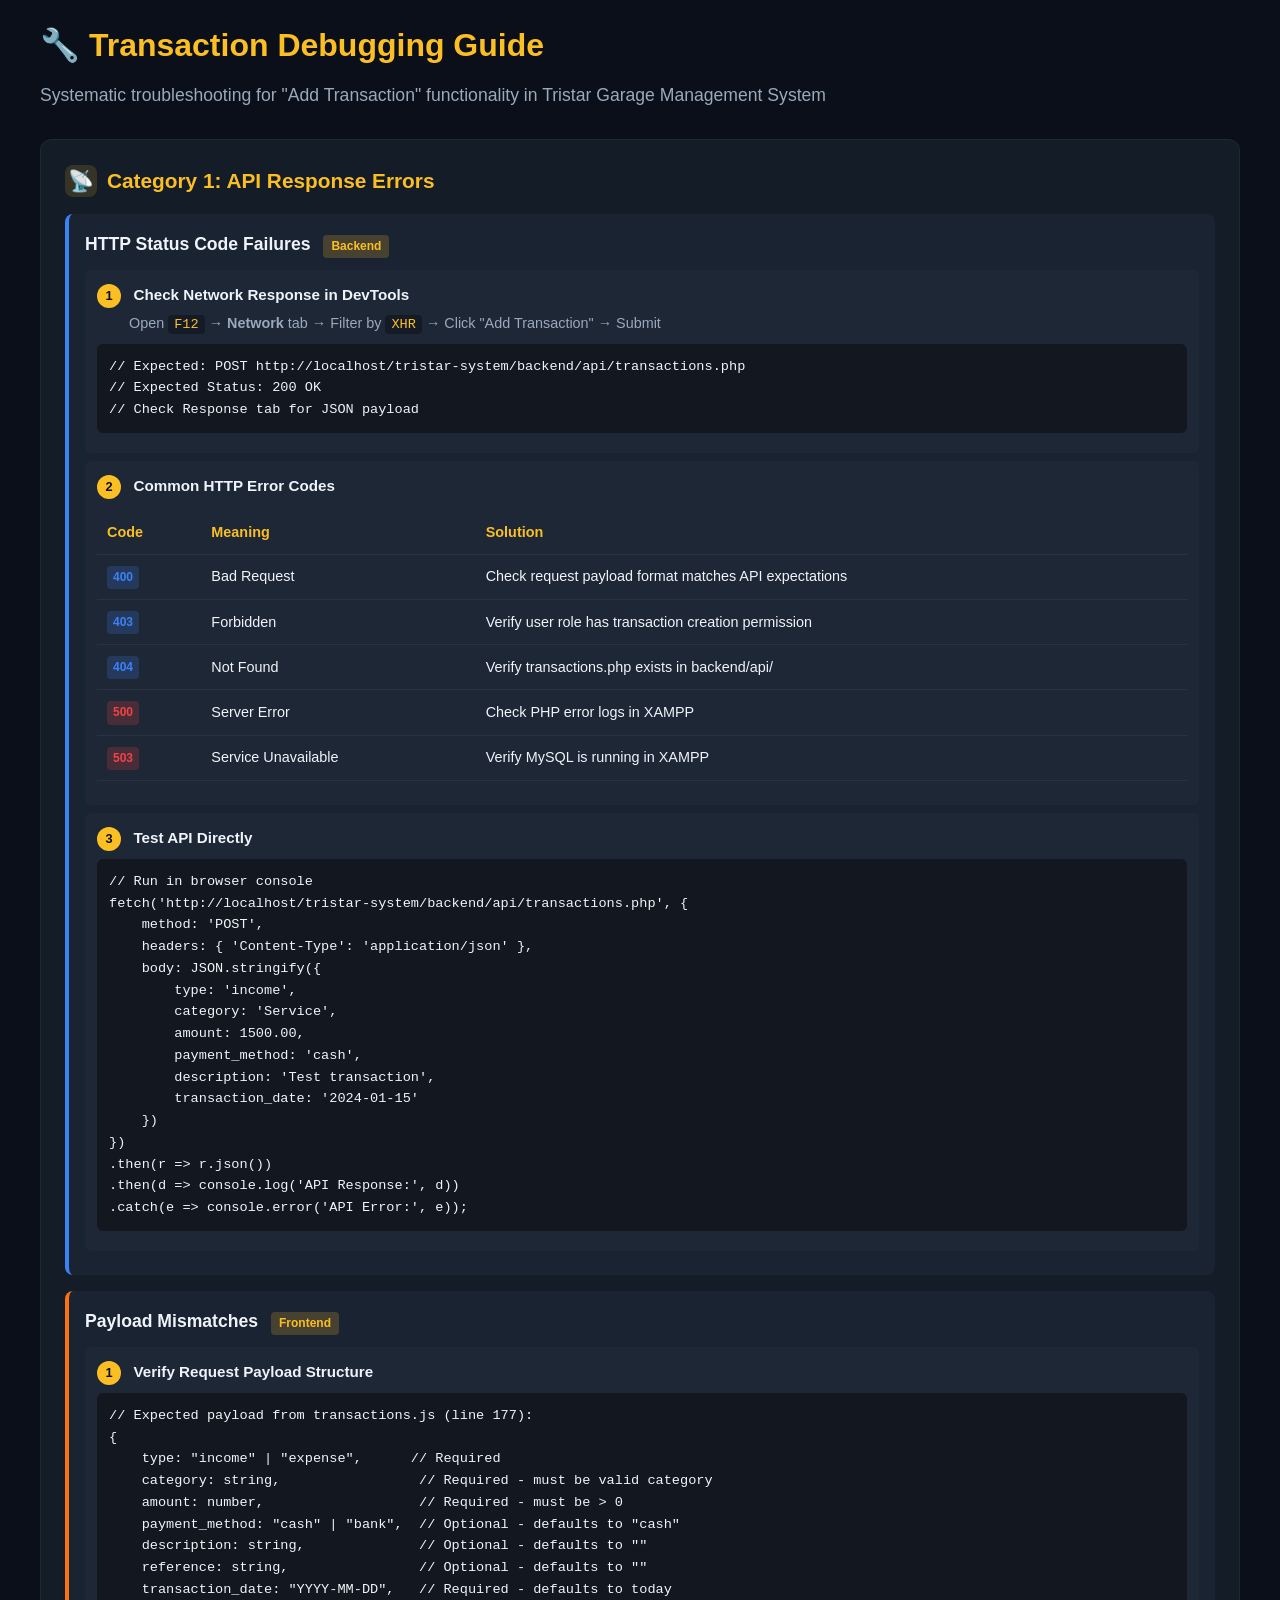
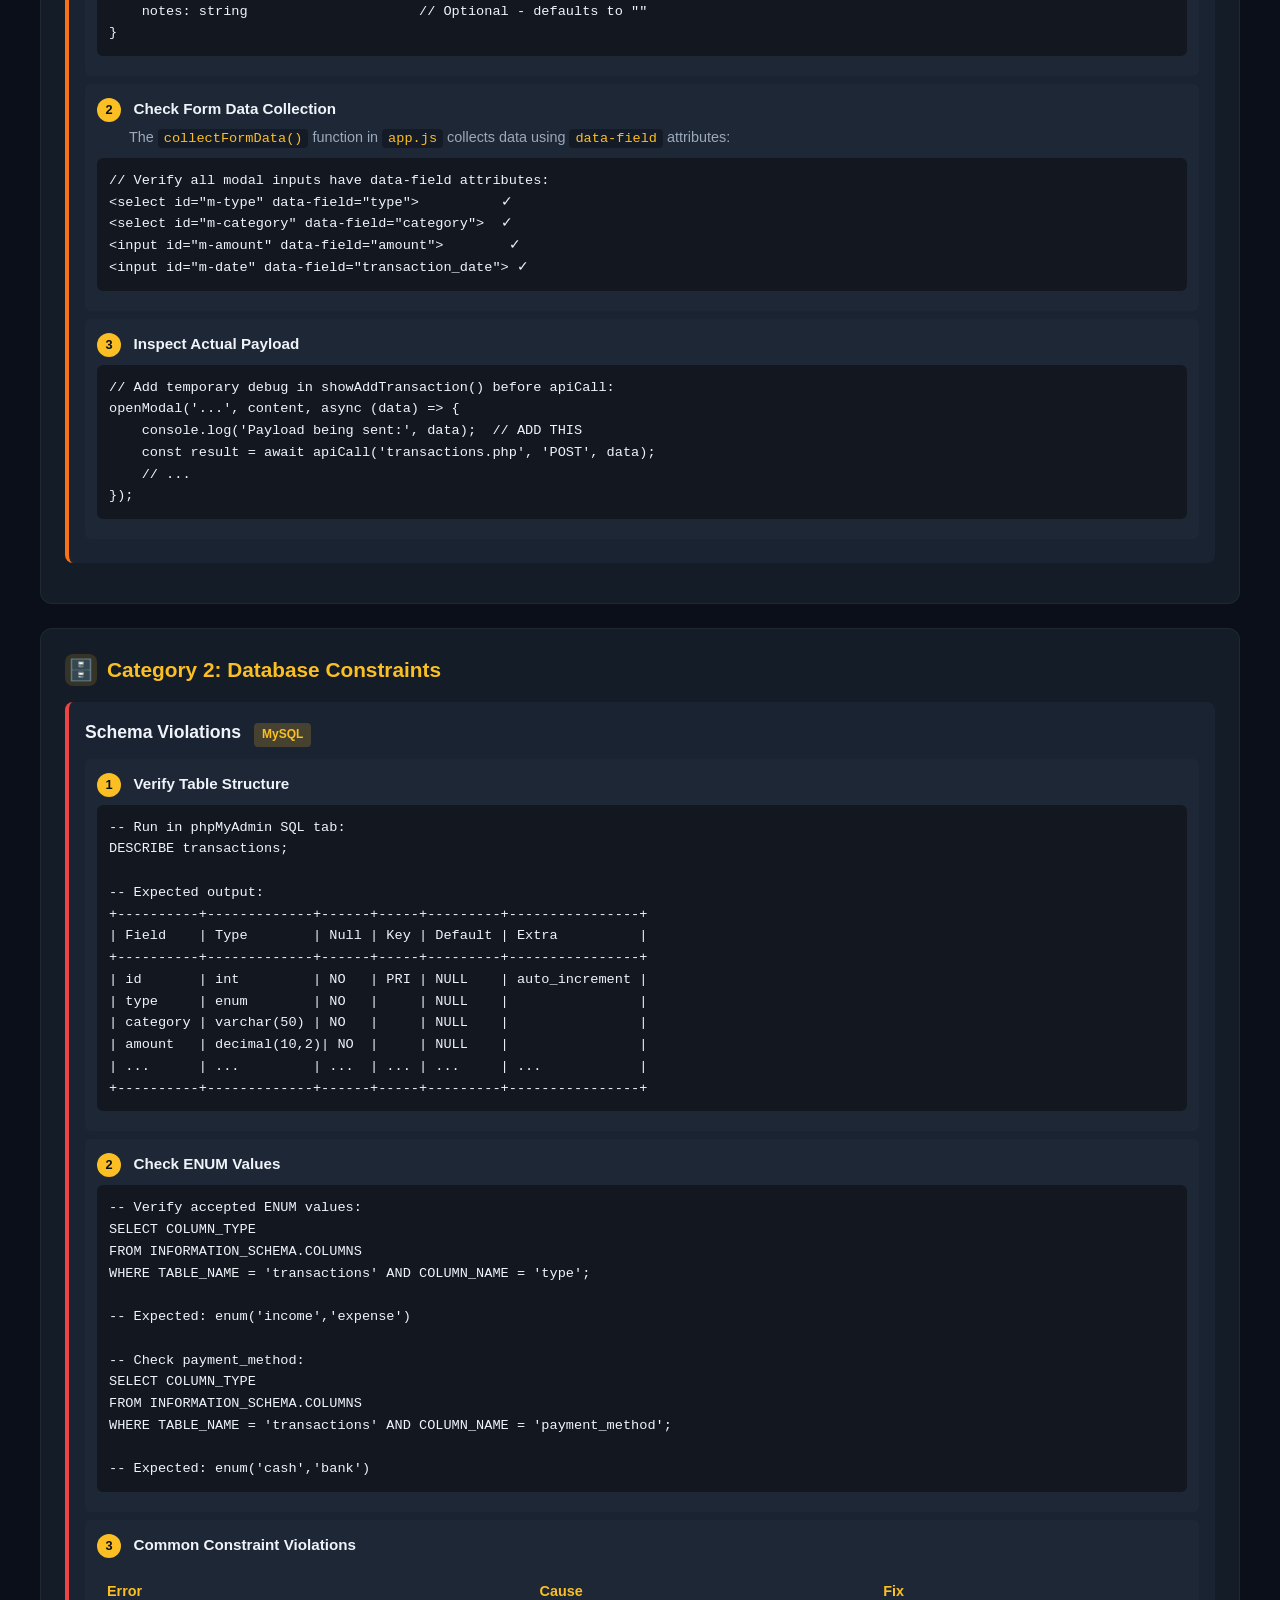
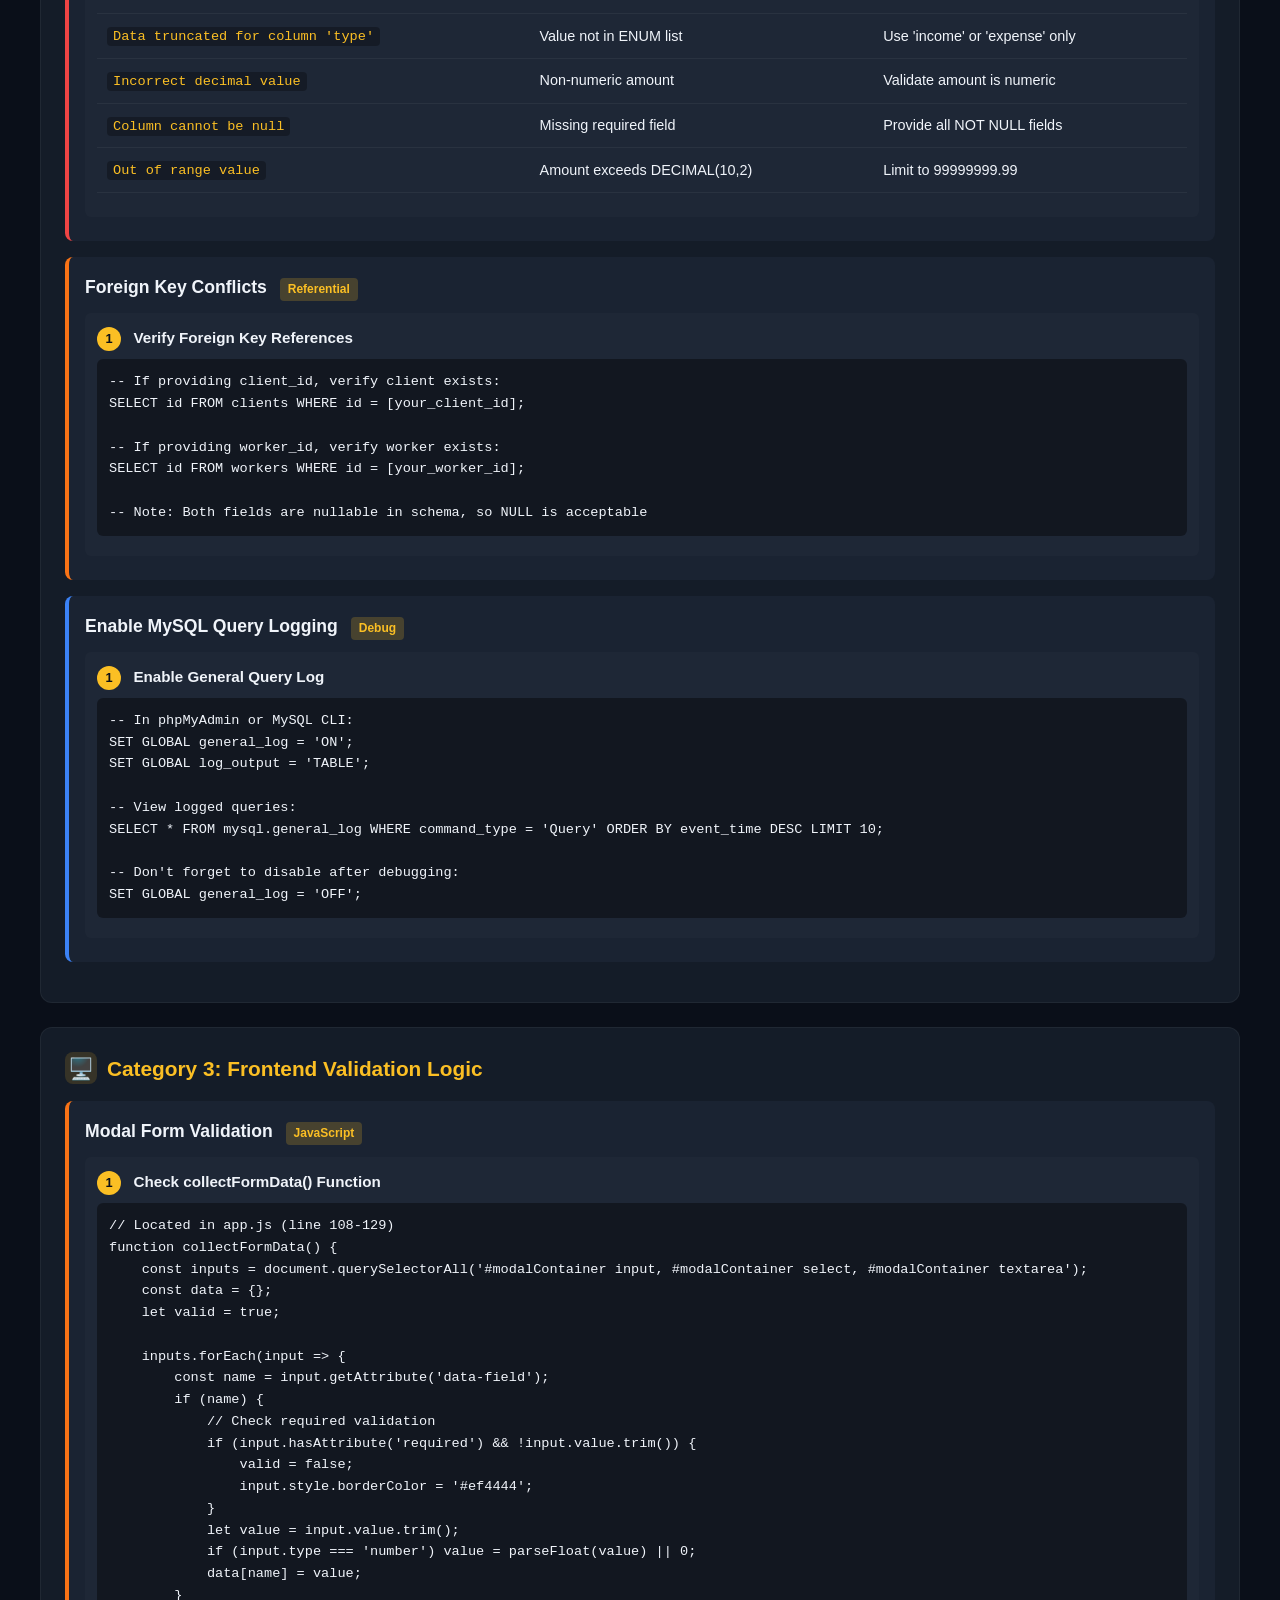
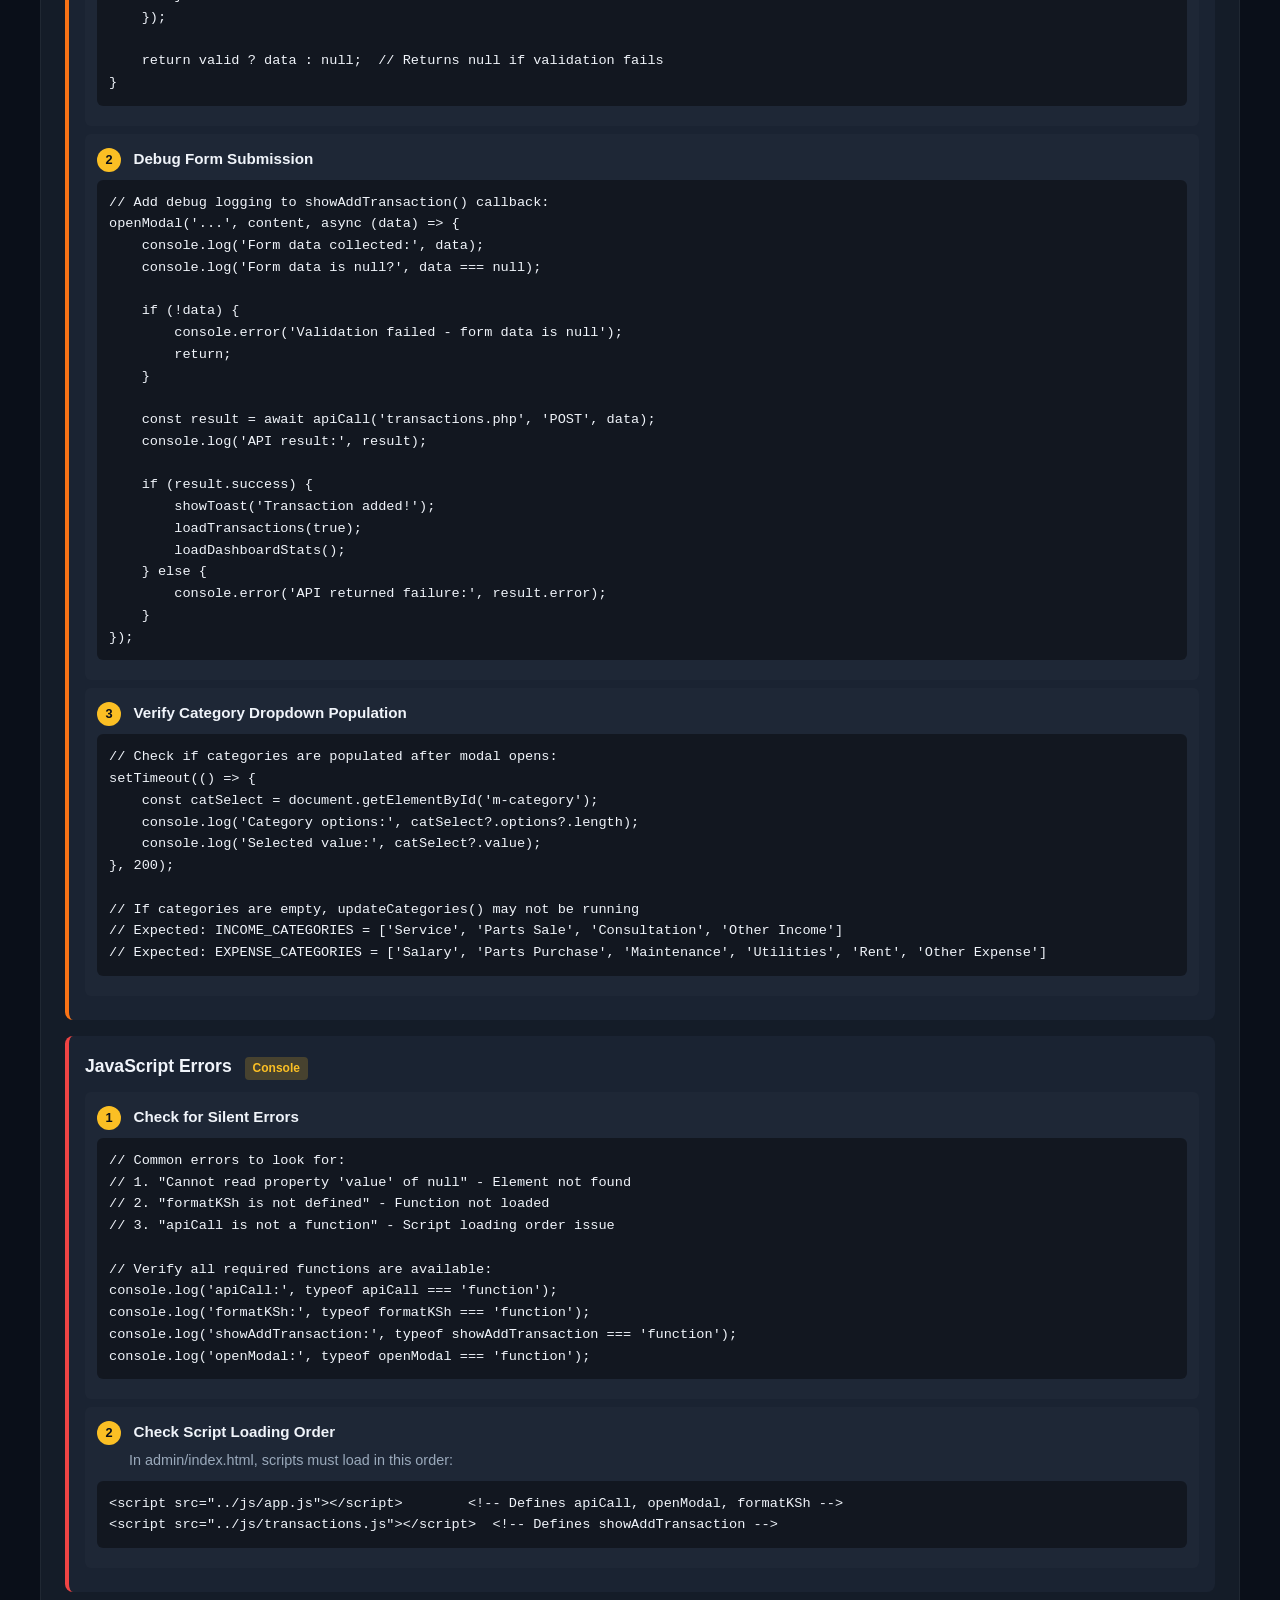
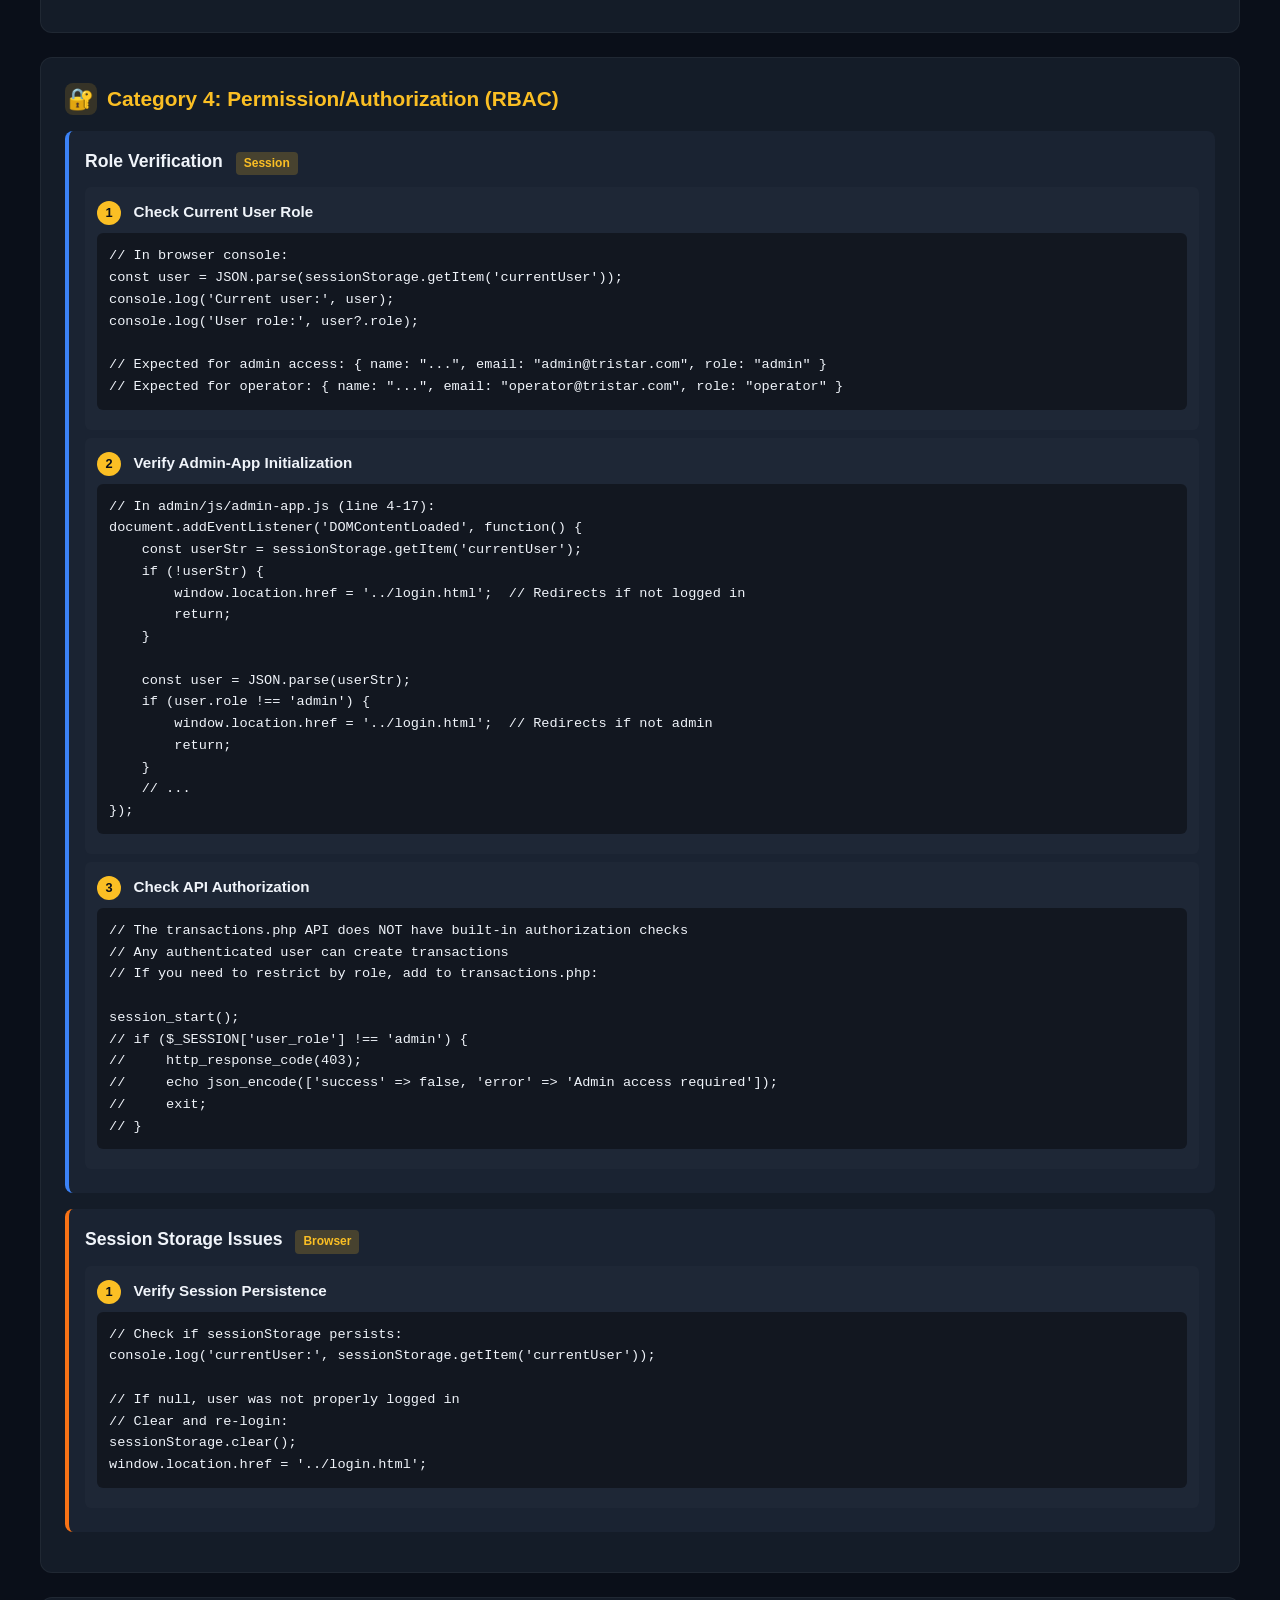
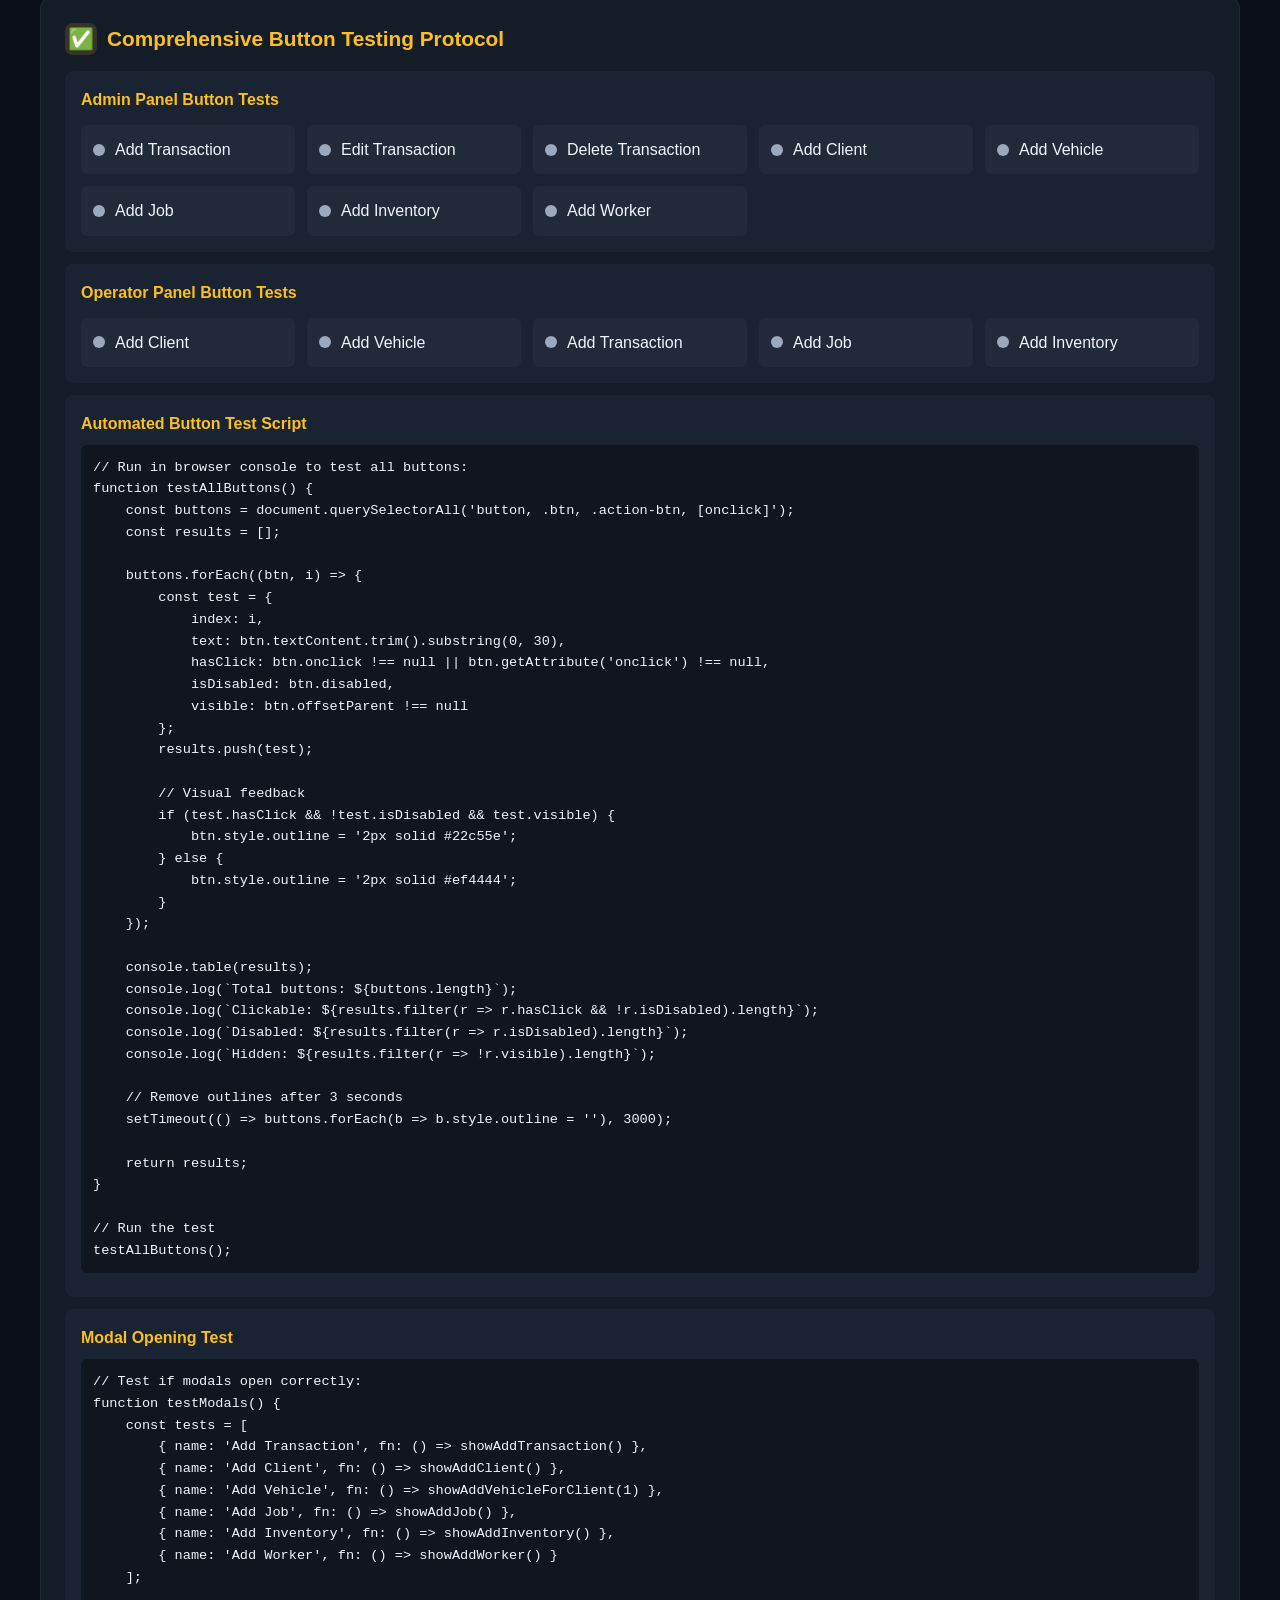
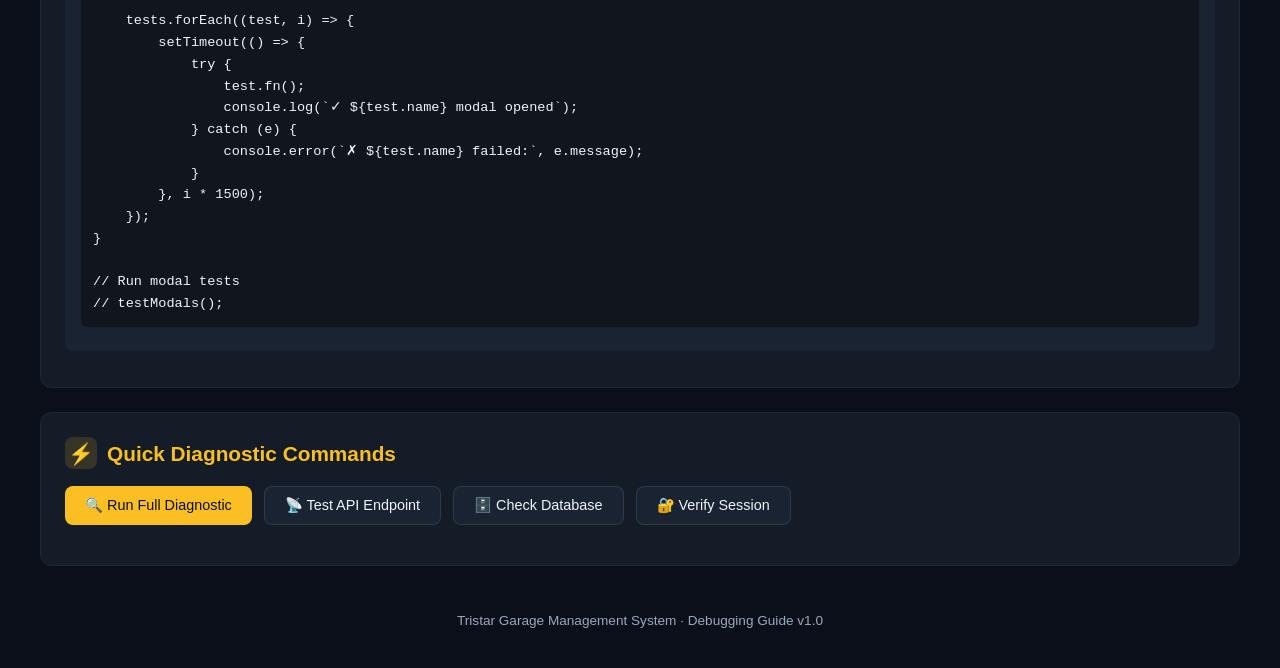
==== frontend/debug/transaction-debug-guide.html @ cf1d37fd "initila commit" ====
<!DOCTYPE html>
<html lang="en">
<head>
    <meta charset="UTF-8">
    <meta name="viewport" content="width=device-width, initial-scale=1.0">
    <title>Transaction Debugging Guide - Tristar Garage</title>
    <style>
        :root {
            --bg-primary: #0a0f19;
            --bg-secondary: #141c28;
            --bg-tertiary: #1a2332;
            --text-primary: #f0f4fa;
            --text-secondary: #9aa9bb;
            --accent: #fbbf24;
            --success: #22c55e;
            --danger: #ef4444;
            --warning: #f97316;
            --info: #3b82f6;
        }

        * {
            margin: 0;
            padding: 0;
            box-sizing: border-box;
        }

        body {
            font-family: -apple-system, BlinkMacSystemFont, 'Segoe UI', Roboto, sans-serif;
            background: var(--bg-primary);
            color: var(--text-primary);
            line-height: 1.6;
            padding: 20px;
        }

        .container {
            max-width: 1200px;
            margin: 0 auto;
        }

        h1 {
            color: var(--accent);
            margin-bottom: 10px;
            font-size: 2rem;
        }

        .subtitle {
            color: var(--text-secondary);
            margin-bottom: 30px;
            font-size: 1.1rem;
        }

        .section {
            background: var(--bg-secondary);
            border-radius: 12px;
            padding: 24px;
            margin-bottom: 24px;
            border: 1px solid rgba(255, 255, 255, 0.05);
        }

        .section h2 {
            color: var(--accent);
            margin-bottom: 16px;
            font-size: 1.3rem;
            display: flex;
            align-items: center;
            gap: 10px;
        }

        .section h2 .icon {
            width: 32px;
            height: 32px;
            background: rgba(251, 191, 36, 0.15);
            border-radius: 8px;
            display: flex;
            align-items: center;
            justify-content: center;
        }

        .category {
            background: var(--bg-tertiary);
            border-radius: 8px;
            padding: 16px;
            margin-bottom: 16px;
            border-left: 4px solid var(--info);
        }

        .category.warning { border-left-color: var(--warning); }
        .category.danger { border-left-color: var(--danger); }
        .category.success { border-left-color: var(--success); }

        .category h3 {
            color: var(--text-primary);
            margin-bottom: 12px;
            font-size: 1.1rem;
        }

        .category h3 .badge {
            display: inline-block;
            padding: 2px 8px;
            border-radius: 4px;
            font-size: 0.75rem;
            margin-left: 8px;
            background: rgba(251, 191, 36, 0.2);
            color: var(--accent);
        }

        .step {
            background: rgba(255, 255, 255, 0.02);
            border-radius: 6px;
            padding: 12px;
            margin-bottom: 8px;
        }

        .step-number {
            display: inline-block;
            width: 24px;
            height: 24px;
            background: var(--accent);
            color: var(--bg-primary);
            border-radius: 50%;
            text-align: center;
            line-height: 24px;
            font-weight: bold;
            font-size: 0.8rem;
            margin-right: 8px;
        }

        .step h4 {
            display: inline;
            color: var(--text-primary);
            font-size: 0.95rem;
        }

        .step p {
            color: var(--text-secondary);
            font-size: 0.9rem;
            margin-top: 4px;
            padding-left: 32px;
        }

        code {
            background: rgba(0, 0, 0, 0.3);
            padding: 2px 6px;
            border-radius: 4px;
            font-family: 'Monaco', 'Consolas', monospace;
            font-size: 0.85rem;
            color: var(--accent);
        }

        pre {
            background: rgba(0, 0, 0, 0.4);
            padding: 12px;
            border-radius: 6px;
            overflow-x: auto;
            margin: 8px 0;
            font-size: 0.85rem;
        }

        pre code {
            background: none;
            padding: 0;
            color: var(--text-primary);
        }

        .checklist {
            list-style: none;
            padding: 0;
        }

        .checklist li {
            padding: 8px 0;
            border-bottom: 1px solid rgba(255, 255, 255, 0.05);
            display: flex;
            align-items: center;
            gap: 10px;
        }

        .checklist li:last-child {
            border-bottom: none;
        }

        .checklist input[type="checkbox"] {
            width: 18px;
            height: 18px;
            accent-color: var(--accent);
        }

        .test-protocol {
            background: var(--bg-tertiary);
            border-radius: 8px;
            padding: 16px;
            margin-bottom: 12px;
        }

        .test-protocol h4 {
            color: var(--accent);
            margin-bottom: 8px;
        }

        .button-test {
            display: grid;
            grid-template-columns: repeat(auto-fit, minmax(200px, 1fr));
            gap: 12px;
            margin-top: 12px;
        }

        .button-item {
            background: rgba(255, 255, 255, 0.03);
            padding: 12px;
            border-radius: 6px;
            display: flex;
            align-items: center;
            gap: 10px;
        }

        .button-item .status {
            width: 12px;
            height: 12px;
            border-radius: 50%;
            background: var(--text-secondary);
        }

        .button-item .status.pass { background: var(--success); }
        .button-item .status.fail { background: var(--danger); }

        .quick-actions {
            display: flex;
            gap: 12px;
            flex-wrap: wrap;
            margin-top: 16px;
        }

        .btn {
            padding: 10px 20px;
            border-radius: 8px;
            border: none;
            cursor: pointer;
            font-size: 0.9rem;
            font-weight: 500;
            display: inline-flex;
            align-items: center;
            gap: 8px;
            text-decoration: none;
            transition: all 0.2s;
        }

        .btn-primary {
            background: var(--accent);
            color: var(--bg-primary);
        }

        .btn-secondary {
            background: var(--bg-tertiary);
            color: var(--text-primary);
            border: 1px solid rgba(255, 255, 255, 0.1);
        }

        .btn:hover {
            transform: translateY(-2px);
            box-shadow: 0 4px 12px rgba(0, 0, 0, 0.3);
        }

        .error-code {
            display: inline-block;
            padding: 2px 6px;
            border-radius: 4px;
            font-size: 0.75rem;
            font-weight: bold;
        }

        .error-code.client { background: rgba(59, 130, 246, 0.2); color: #3b82f6; }
        .error-code.server { background: rgba(239, 68, 68, 0.2); color: #ef4444; }
        .error-code.auth { background: rgba(249, 115, 22, 0.2); color: #f97316; }

        table {
            width: 100%;
            border-collapse: collapse;
            margin: 12px 0;
            font-size: 0.9rem;
        }

        th, td {
            padding: 10px;
            text-align: left;
            border-bottom: 1px solid rgba(255, 255, 255, 0.05);
        }

        th {
            color: var(--accent);
            font-weight: 600;
        }

        .footer {
            text-align: center;
            padding: 20px;
            color: var(--text-secondary);
            font-size: 0.85rem;
        }
    </style>
</head>
<body>
    <div class="container">
        <h1>🔧 Transaction Debugging Guide</h1>
        <p class="subtitle">Systematic troubleshooting for "Add Transaction" functionality in Tristar Garage Management System</p>

        <!-- Section 1: API Response Errors -->
        <div class="section">
            <h2><span class="icon">📡</span> Category 1: API Response Errors</h2>
            
            <div class="category">
                <h3>HTTP Status Code Failures <span class="badge">Backend</span></h3>
                
                <div class="step">
                    <span class="step-number">1</span>
                    <h4>Check Network Response in DevTools</h4>
                    <p>Open <code>F12</code> → <strong>Network</strong> tab → Filter by <code>XHR</code> → Click "Add Transaction" → Submit</p>
                    <pre><code>// Expected: POST http://localhost/tristar-system/backend/api/transactions.php
// Expected Status: 200 OK
// Check Response tab for JSON payload</code></pre>
                </div>

                <div class="step">
                    <span class="step-number">2</span>
                    <h4>Common HTTP Error Codes</h4>
                    <table>
                        <tr><th>Code</th><th>Meaning</th><th>Solution</th></tr>
                        <tr><td><span class="error-code client">400</span></td><td>Bad Request</td><td>Check request payload format matches API expectations</td></tr>
                        <tr><td><span class="error-code client">403</span></td><td>Forbidden</td><td>Verify user role has transaction creation permission</td></tr>
                        <tr><td><span class="error-code client">404</span></td><td>Not Found</td><td>Verify transactions.php exists in backend/api/</td></tr>
                        <tr><td><span class="error-code server">500</span></td><td>Server Error</td><td>Check PHP error logs in XAMPP</td></tr>
                        <tr><td><span class="error-code server">503</span></td><td>Service Unavailable</td><td>Verify MySQL is running in XAMPP</td></tr>
                    </table>
                </div>

                <div class="step">
                    <span class="step-number">3</span>
                    <h4>Test API Directly</h4>
                    <pre><code>// Run in browser console
fetch('http://localhost/tristar-system/backend/api/transactions.php', {
    method: 'POST',
    headers: { 'Content-Type': 'application/json' },
    body: JSON.stringify({
        type: 'income',
        category: 'Service',
        amount: 1500.00,
        payment_method: 'cash',
        description: 'Test transaction',
        transaction_date: '2024-01-15'
    })
})
.then(r => r.json())
.then(d => console.log('API Response:', d))
.catch(e => console.error('API Error:', e));</code></pre>
                </div>
            </div>

            <div class="category warning">
                <h3>Payload Mismatches <span class="badge">Frontend</span></h3>
                
                <div class="step">
                    <span class="step-number">1</span>
                    <h4>Verify Request Payload Structure</h4>
                    <pre><code>// Expected payload from transactions.js (line 177):
{
    type: "income" | "expense",      // Required
    category: string,                 // Required - must be valid category
    amount: number,                   // Required - must be > 0
    payment_method: "cash" | "bank",  // Optional - defaults to "cash"
    description: string,              // Optional - defaults to ""
    reference: string,                // Optional - defaults to ""
    transaction_date: "YYYY-MM-DD",   // Required - defaults to today
    notes: string                     // Optional - defaults to ""
}</code></pre>
                </div>

                <div class="step">
                    <span class="step-number">2</span>
                    <h4>Check Form Data Collection</h4>
                    <p>The <code>collectFormData()</code> function in <code>app.js</code> collects data using <code>data-field</code> attributes:</p>
                    <pre><code>// Verify all modal inputs have data-field attributes:
&lt;select id="m-type" data-field="type"&gt;          ✓
&lt;select id="m-category" data-field="category"&gt;  ✓
&lt;input id="m-amount" data-field="amount"&gt;        ✓
&lt;input id="m-date" data-field="transaction_date"&gt; ✓</code></pre>
                </div>

                <div class="step">
                    <span class="step-number">3</span>
                    <h4>Inspect Actual Payload</h4>
                    <pre><code>// Add temporary debug in showAddTransaction() before apiCall:
openModal('...', content, async (data) => {
    console.log('Payload being sent:', data);  // ADD THIS
    const result = await apiCall('transactions.php', 'POST', data);
    // ...
});</code></pre>
                </div>
            </div>
        </div>

        <!-- Section 2: Database Constraints -->
        <div class="section">
            <h2><span class="icon">🗄️</span> Category 2: Database Constraints</h2>
            
            <div class="category danger">
                <h3>Schema Violations <span class="badge">MySQL</span></h3>
                
                <div class="step">
                    <span class="step-number">1</span>
                    <h4>Verify Table Structure</h4>
                    <pre><code>-- Run in phpMyAdmin SQL tab:
DESCRIBE transactions;

-- Expected output:
+----------+-------------+------+-----+---------+----------------+
| Field    | Type        | Null | Key | Default | Extra          |
+----------+-------------+------+-----+---------+----------------+
| id       | int         | NO   | PRI | NULL    | auto_increment |
| type     | enum        | NO   |     | NULL    |                |
| category | varchar(50) | NO   |     | NULL    |                |
| amount   | decimal(10,2)| NO  |     | NULL    |                |
| ...      | ...         | ...  | ... | ...     | ...            |
+----------+-------------+------+-----+---------+----------------+</code></pre>
                </div>

                <div class="step">
                    <span class="step-number">2</span>
                    <h4>Check ENUM Values</h4>
                    <pre><code>-- Verify accepted ENUM values:
SELECT COLUMN_TYPE 
FROM INFORMATION_SCHEMA.COLUMNS 
WHERE TABLE_NAME = 'transactions' AND COLUMN_NAME = 'type';

-- Expected: enum('income','expense')

-- Check payment_method:
SELECT COLUMN_TYPE 
FROM INFORMATION_SCHEMA.COLUMNS 
WHERE TABLE_NAME = 'transactions' AND COLUMN_NAME = 'payment_method';

-- Expected: enum('cash','bank')</code></pre>
                </div>

                <div class="step">
                    <span class="step-number">3</span>
                    <h4>Common Constraint Violations</h4>
                    <table>
                        <tr><th>Error</th><th>Cause</th><th>Fix</th></tr>
                        <tr><td><code>Data truncated for column 'type'</code></td><td>Value not in ENUM list</td><td>Use 'income' or 'expense' only</td></tr>
                        <tr><td><code>Incorrect decimal value</code></td><td>Non-numeric amount</td><td>Validate amount is numeric</td></tr>
                        <tr><td><code>Column cannot be null</code></td><td>Missing required field</td><td>Provide all NOT NULL fields</td></tr>
                        <tr><td><code>Out of range value</code></td><td>Amount exceeds DECIMAL(10,2)</td><td>Limit to 99999999.99</td></tr>
                    </table>
                </div>
            </div>

            <div class="category warning">
                <h3>Foreign Key Conflicts <span class="badge">Referential</span></h3>
                
                <div class="step">
                    <span class="step-number">1</span>
                    <h4>Verify Foreign Key References</h4>
                    <pre><code>-- If providing client_id, verify client exists:
SELECT id FROM clients WHERE id = [your_client_id];

-- If providing worker_id, verify worker exists:
SELECT id FROM workers WHERE id = [your_worker_id];

-- Note: Both fields are nullable in schema, so NULL is acceptable</code></pre>
                </div>
            </div>

            <div class="category">
                <h3>Enable MySQL Query Logging <span class="badge">Debug</span></h3>
                
                <div class="step">
                    <span class="step-number">1</span>
                    <h4>Enable General Query Log</h4>
                    <pre><code>-- In phpMyAdmin or MySQL CLI:
SET GLOBAL general_log = 'ON';
SET GLOBAL log_output = 'TABLE';

-- View logged queries:
SELECT * FROM mysql.general_log WHERE command_type = 'Query' ORDER BY event_time DESC LIMIT 10;

-- Don't forget to disable after debugging:
SET GLOBAL general_log = 'OFF';</code></pre>
                </div>
            </div>
        </div>

        <!-- Section 3: Frontend Validation Logic -->
        <div class="section">
            <h2><span class="icon">🖥️</span> Category 3: Frontend Validation Logic</h2>
            
            <div class="category warning">
                <h3>Modal Form Validation <span class="badge">JavaScript</span></h3>
                
                <div class="step">
                    <span class="step-number">1</span>
                    <h4>Check collectFormData() Function</h4>
                    <pre><code>// Located in app.js (line 108-129)
function collectFormData() {
    const inputs = document.querySelectorAll('#modalContainer input, #modalContainer select, #modalContainer textarea');
    const data = {};
    let valid = true;
    
    inputs.forEach(input => {
        const name = input.getAttribute('data-field');
        if (name) {
            // Check required validation
            if (input.hasAttribute('required') && !input.value.trim()) {
                valid = false;
                input.style.borderColor = '#ef4444';
            }
            let value = input.value.trim();
            if (input.type === 'number') value = parseFloat(value) || 0;
            data[name] = value;
        }
    });
    
    return valid ? data : null;  // Returns null if validation fails
}</code></pre>
                </div>

                <div class="step">
                    <span class="step-number">2</span>
                    <h4>Debug Form Submission</h4>
                    <pre><code>// Add debug logging to showAddTransaction() callback:
openModal('...', content, async (data) => {
    console.log('Form data collected:', data);
    console.log('Form data is null?', data === null);
    
    if (!data) {
        console.error('Validation failed - form data is null');
        return;
    }
    
    const result = await apiCall('transactions.php', 'POST', data);
    console.log('API result:', result);
    
    if (result.success) {
        showToast('Transaction added!');
        loadTransactions(true);
        loadDashboardStats();
    } else {
        console.error('API returned failure:', result.error);
    }
});</code></pre>
                </div>

                <div class="step">
                    <span class="step-number">3</span>
                    <h4>Verify Category Dropdown Population</h4>
                    <pre><code>// Check if categories are populated after modal opens:
setTimeout(() => {
    const catSelect = document.getElementById('m-category');
    console.log('Category options:', catSelect?.options?.length);
    console.log('Selected value:', catSelect?.value);
}, 200);

// If categories are empty, updateCategories() may not be running
// Expected: INCOME_CATEGORIES = ['Service', 'Parts Sale', 'Consultation', 'Other Income']
// Expected: EXPENSE_CATEGORIES = ['Salary', 'Parts Purchase', 'Maintenance', 'Utilities', 'Rent', 'Other Expense']</code></pre>
                </div>
            </div>

            <div class="category danger">
                <h3>JavaScript Errors <span class="badge">Console</span></h3>
                
                <div class="step">
                    <span class="step-number">1</span>
                    <h4>Check for Silent Errors</h4>
                    <pre><code>// Common errors to look for:
// 1. "Cannot read property 'value' of null" - Element not found
// 2. "formatKSh is not defined" - Function not loaded
// 3. "apiCall is not a function" - Script loading order issue

// Verify all required functions are available:
console.log('apiCall:', typeof apiCall === 'function');
console.log('formatKSh:', typeof formatKSh === 'function');
console.log('showAddTransaction:', typeof showAddTransaction === 'function');
console.log('openModal:', typeof openModal === 'function');</code></pre>
                </div>

                <div class="step">
                    <span class="step-number">2</span>
                    <h4>Check Script Loading Order</h4>
                    <p>In admin/index.html, scripts must load in this order:</p>
                    <pre><code>&lt;script src="../js/app.js"&gt;&lt;/script&gt;        &lt;!-- Defines apiCall, openModal, formatKSh --&gt;
&lt;script src="../js/transactions.js"&gt;&lt;/script&gt;  &lt;!-- Defines showAddTransaction --&gt;</code></pre>
                </div>
            </div>
        </div>

        <!-- Section 4: Permission/Authorization -->
        <div class="section">
            <h2><span class="icon">🔐</span> Category 4: Permission/Authorization (RBAC)</h2>
            
            <div class="category">
                <h3>Role Verification <span class="badge">Session</span></h3>
                
                <div class="step">
                    <span class="step-number">1</span>
                    <h4>Check Current User Role</h4>
                    <pre><code>// In browser console:
const user = JSON.parse(sessionStorage.getItem('currentUser'));
console.log('Current user:', user);
console.log('User role:', user?.role);

// Expected for admin access: { name: "...", email: "admin@tristar.com", role: "admin" }
// Expected for operator: { name: "...", email: "operator@tristar.com", role: "operator" }</code></pre>
                </div>

                <div class="step">
                    <span class="step-number">2</span>
                    <h4>Verify Admin-App Initialization</h4>
                    <pre><code>// In admin/js/admin-app.js (line 4-17):
document.addEventListener('DOMContentLoaded', function() {
    const userStr = sessionStorage.getItem('currentUser');
    if (!userStr) {
        window.location.href = '../login.html';  // Redirects if not logged in
        return;
    }
    
    const user = JSON.parse(userStr);
    if (user.role !== 'admin') {
        window.location.href = '../login.html';  // Redirects if not admin
        return;
    }
    // ...
});</code></pre>
                </div>

                <div class="step">
                    <span class="step-number">3</span>
                    <h4>Check API Authorization</h4>
                    <pre><code>// The transactions.php API does NOT have built-in authorization checks
// Any authenticated user can create transactions
// If you need to restrict by role, add to transactions.php:

session_start();
// if ($_SESSION['user_role'] !== 'admin') {
//     http_response_code(403);
//     echo json_encode(['success' => false, 'error' => 'Admin access required']);
//     exit;
// }</code></pre>
                </div>
            </div>

            <div class="category warning">
                <h3>Session Storage Issues <span class="badge">Browser</span></h3>
                
                <div class="step">
                    <span class="step-number">1</span>
                    <h4>Verify Session Persistence</h4>
                    <pre><code>// Check if sessionStorage persists:
console.log('currentUser:', sessionStorage.getItem('currentUser'));

// If null, user was not properly logged in
// Clear and re-login:
sessionStorage.clear();
window.location.href = '../login.html';</code></pre>
                </div>
            </div>
        </div>

        <!-- Section 5: Comprehensive Testing Protocol -->
        <div class="section">
            <h2><span class="icon">✅</span> Comprehensive Button Testing Protocol</h2>
            
            <div class="test-protocol">
                <h4>Admin Panel Button Tests</h4>
                <div class="button-test">
                    <div class="button-item">
                        <span class="status" id="btn-add-transaction"></span>
                        <span>Add Transaction</span>
                    </div>
                    <div class="button-item">
                        <span class="status" id="btn-edit-transaction"></span>
                        <span>Edit Transaction</span>
                    </div>
                    <div class="button-item">
                        <span class="status" id="btn-delete-transaction"></span>
                        <span>Delete Transaction</span>
                    </div>
                    <div class="button-item">
                        <span class="status" id="btn-add-client"></span>
                        <span>Add Client</span>
                    </div>
                    <div class="button-item">
                        <span class="status" id="btn-add-vehicle"></span>
                        <span>Add Vehicle</span>
                    </div>
                    <div class="button-item">
                        <span class="status" id="btn-add-job"></span>
                        <span>Add Job</span>
                    </div>
                    <div class="button-item">
                        <span class="status" id="btn-add-inventory"></span>
                        <span>Add Inventory</span>
                    </div>
                    <div class="button-item">
                        <span class="status" id="btn-add-worker"></span>
                        <span>Add Worker</span>
                    </div>
                </div>
            </div>

            <div class="test-protocol">
                <h4>Operator Panel Button Tests</h4>
                <div class="button-test">
                    <div class="button-item">
                        <span class="status" id="btn-op-add-client"></span>
                        <span>Add Client</span>
                    </div>
                    <div class="button-item">
                        <span class="status" id="btn-op-add-vehicle"></span>
                        <span>Add Vehicle</span>
                    </div>
                    <div class="button-item">
                        <span class="status" id="btn-op-add-transaction"></span>
                        <span>Add Transaction</span>
                    </div>
                    <div class="button-item">
                        <span class="status" id="btn-op-add-job"></span>
                        <span>Add Job</span>
                    </div>
                    <div class="button-item">
                        <span class="status" id="btn-op-add-inventory"></span>
                        <span>Add Inventory</span>
                    </div>
                </div>
            </div>

            <div class="test-protocol">
                <h4>Automated Button Test Script</h4>
                <pre><code>// Run in browser console to test all buttons:
function testAllButtons() {
    const buttons = document.querySelectorAll('button, .btn, .action-btn, [onclick]');
    const results = [];
    
    buttons.forEach((btn, i) => {
        const test = {
            index: i,
            text: btn.textContent.trim().substring(0, 30),
            hasClick: btn.onclick !== null || btn.getAttribute('onclick') !== null,
            isDisabled: btn.disabled,
            visible: btn.offsetParent !== null
        };
        results.push(test);
        
        // Visual feedback
        if (test.hasClick && !test.isDisabled && test.visible) {
            btn.style.outline = '2px solid #22c55e';
        } else {
            btn.style.outline = '2px solid #ef4444';
        }
    });
    
    console.table(results);
    console.log(`Total buttons: ${buttons.length}`);
    console.log(`Clickable: ${results.filter(r => r.hasClick && !r.isDisabled).length}`);
    console.log(`Disabled: ${results.filter(r => r.isDisabled).length}`);
    console.log(`Hidden: ${results.filter(r => !r.visible).length}`);
    
    // Remove outlines after 3 seconds
    setTimeout(() => buttons.forEach(b => b.style.outline = ''), 3000);
    
    return results;
}

// Run the test
testAllButtons();</code></pre>
            </div>

            <div class="test-protocol">
                <h4>Modal Opening Test</h4>
                <pre><code>// Test if modals open correctly:
function testModals() {
    const tests = [
        { name: 'Add Transaction', fn: () => showAddTransaction() },
        { name: 'Add Client', fn: () => showAddClient() },
        { name: 'Add Vehicle', fn: () => showAddVehicleForClient(1) },
        { name: 'Add Job', fn: () => showAddJob() },
        { name: 'Add Inventory', fn: () => showAddInventory() },
        { name: 'Add Worker', fn: () => showAddWorker() }
    ];
    
    tests.forEach((test, i) => {
        setTimeout(() => {
            try {
                test.fn();
                console.log(`✓ ${test.name} modal opened`);
            } catch (e) {
                console.error(`✗ ${test.name} failed:`, e.message);
            }
        }, i * 1500);
    });
}

// Run modal tests
// testModals();</code></pre>
            </div>
        </div>

        <!-- Quick Actions -->
        <div class="section">
            <h2><span class="icon">⚡</span> Quick Diagnostic Commands</h2>
            
            <div class="quick-actions">
                <button class="btn btn-primary" onclick="runFullDiagnostic()">
                    🔍 Run Full Diagnostic
                </button>
                <button class="btn btn-secondary" onclick="testApiEndpoint()">
                    📡 Test API Endpoint
                </button>
                <button class="btn btn-secondary" onclick="checkDatabaseConnection()">
                    🗄️ Check Database
                </button>
                <button class="btn btn-secondary" onclick="verifyUserSession()">
                    🔐 Verify Session
                </button>
            </div>

            <div id="diagnostic-output" style="margin-top: 16px; font-family: monospace; font-size: 0.85rem;"></div>
        </div>

        <div class="footer">
            <p>Tristar Garage Management System · Debugging Guide v1.0</p>
        </div>
    </div>

    <script>
        function log(message, type = 'info') {
            const output = document.getElementById('diagnostic-output');
            const colors = {
                info: '#3b82f6',
                success: '#22c55e',
                warning: '#f97316',
                error: '#ef4444'
            };
            output.innerHTML += `<div style="color: ${colors[type]}; margin: 4px 0;">${message}</div>`;
            output.scrollTop = output.scrollHeight;
        }

        async function runFullDiagnostic() {
            document.getElementById('diagnostic-output').innerHTML = '';
            log('Starting full diagnostic...', 'info');

            // Check functions
            log('Checking JavaScript functions...', 'info');
            const funcs = ['apiCall', 'formatKSh', 'showAddTransaction', 'openModal', 'loadTransactions'];
            funcs.forEach(f => {
                if (typeof window[f] === 'function') {
                    log(`  ✓ ${f} is defined`, 'success');
                } else {
                    log(`  ✗ ${f} is NOT defined`, 'error');
                }
            });

            // Check session
            log('Checking user session...', 'info');
            const userStr = sessionStorage.getItem('currentUser');
            if (userStr) {
                const user = JSON.parse(userStr);
                log(`  ✓ Logged in as: ${user.email} (${user.role})`, 'success');
            } else {
                log('  ✗ No active session', 'warning');
            }

            // Test API
            log('Testing API connection...', 'info');
            try {
                const response = await fetch('http://localhost/tristar-system/backend/api/transactions.php');
                const data = await response.json();
                if (data.success) {
                    log(`  ✓ API connected. Found ${data.data.length} transactions`, 'success');
                } else {
                    log(`  ✗ API error: ${data.error}`, 'error');
                }
            } catch (e) {
                log(`  ✗ API connection failed: ${e.message}`, 'error');
            }

            log('Diagnostic complete.', 'info');
        }

        async function testApiEndpoint() {
            document.getElementById('diagnostic-output').innerHTML = '';
            log('Testing POST to transactions.php...', 'info');

            const testPayload = {
                type: 'income',
                category: 'Service',
                amount: 999.99,
                payment_method: 'cash',
                description: 'Debug test transaction',
                transaction_date: new Date().toISOString().split('T')[0]
            };

            log(`Payload: ${JSON.stringify(testPayload)}`, 'info');

            try {
                const response = await fetch('http://localhost/tristar-system/backend/api/transactions.php', {
                    method: 'POST',
                    headers: { 'Content-Type': 'application/json' },
                    body: JSON.stringify(testPayload)
                });

                log(`Response status: ${response.status}`, response.ok ? 'success' : 'error');

                const data = await response.json();
                log(`Response: ${JSON.stringify(data, null, 2)}`, data.success ? 'success' : 'error');

                if (data.success) {
                    log(`✓ Test transaction created with ID: ${data.id}`, 'success');
                    log('Check database to verify insertion.', 'info');
                }
            } catch (e) {
                log(`✗ Request failed: ${e.message}`, 'error');
            }
        }

        async function checkDatabaseConnection() {
            document.getElementById('diagnostic-output').innerHTML = '';
            log('Checking database connection...', 'info');

            try {
                const response = await fetch('http://localhost/tristar-system/backend/api/dashboard.php');
                const data = await response.json();

                if (data.success) {
                    log('✓ Database connection successful', 'success');
                    log(`Stats: ${JSON.stringify(data.data, null, 2)}`, 'info');
                } else {
                    log(`✗ Database error: ${data.error}`, 'error');
                }
            } catch (e) {
                log(`✗ Connection failed: ${e.message}`, 'error');
                log('Check if MySQL is running in XAMPP', 'warning');
            }
        }

        function verifyUserSession() {
            document.getElementById('diagnostic-output').innerHTML = '';
            log('Verifying user session...', 'info');

            const userStr = sessionStorage.getItem('currentUser');
            if (!userStr) {
                log('✗ No session found. Please log in again.', 'error');
                return;
            }

            try {
                const user = JSON.parse(userStr);
                log(`✓ Session valid`, 'success');
                log(`  Name: ${user.name}`, 'info');
                log(`  Email: ${user.email}`, 'info');
                log(`  Role: ${user.role}`, 'info');

                if (user.role === 'admin') {
                    log('  ✓ Full admin access granted', 'success');
                } else if (user.role === 'operator') {
                    log('  ℹ Operator access (limited permissions)', 'info');
                } else {
                    log(`  ✗ Unknown role: ${user.role}`, 'error');
                }
            } catch (e) {
                log('✗ Session data corrupted', 'error');
                log('Clearing session...', 'warning');
                sessionStorage.clear();
            }
        }
    </script>
</body>
</html>
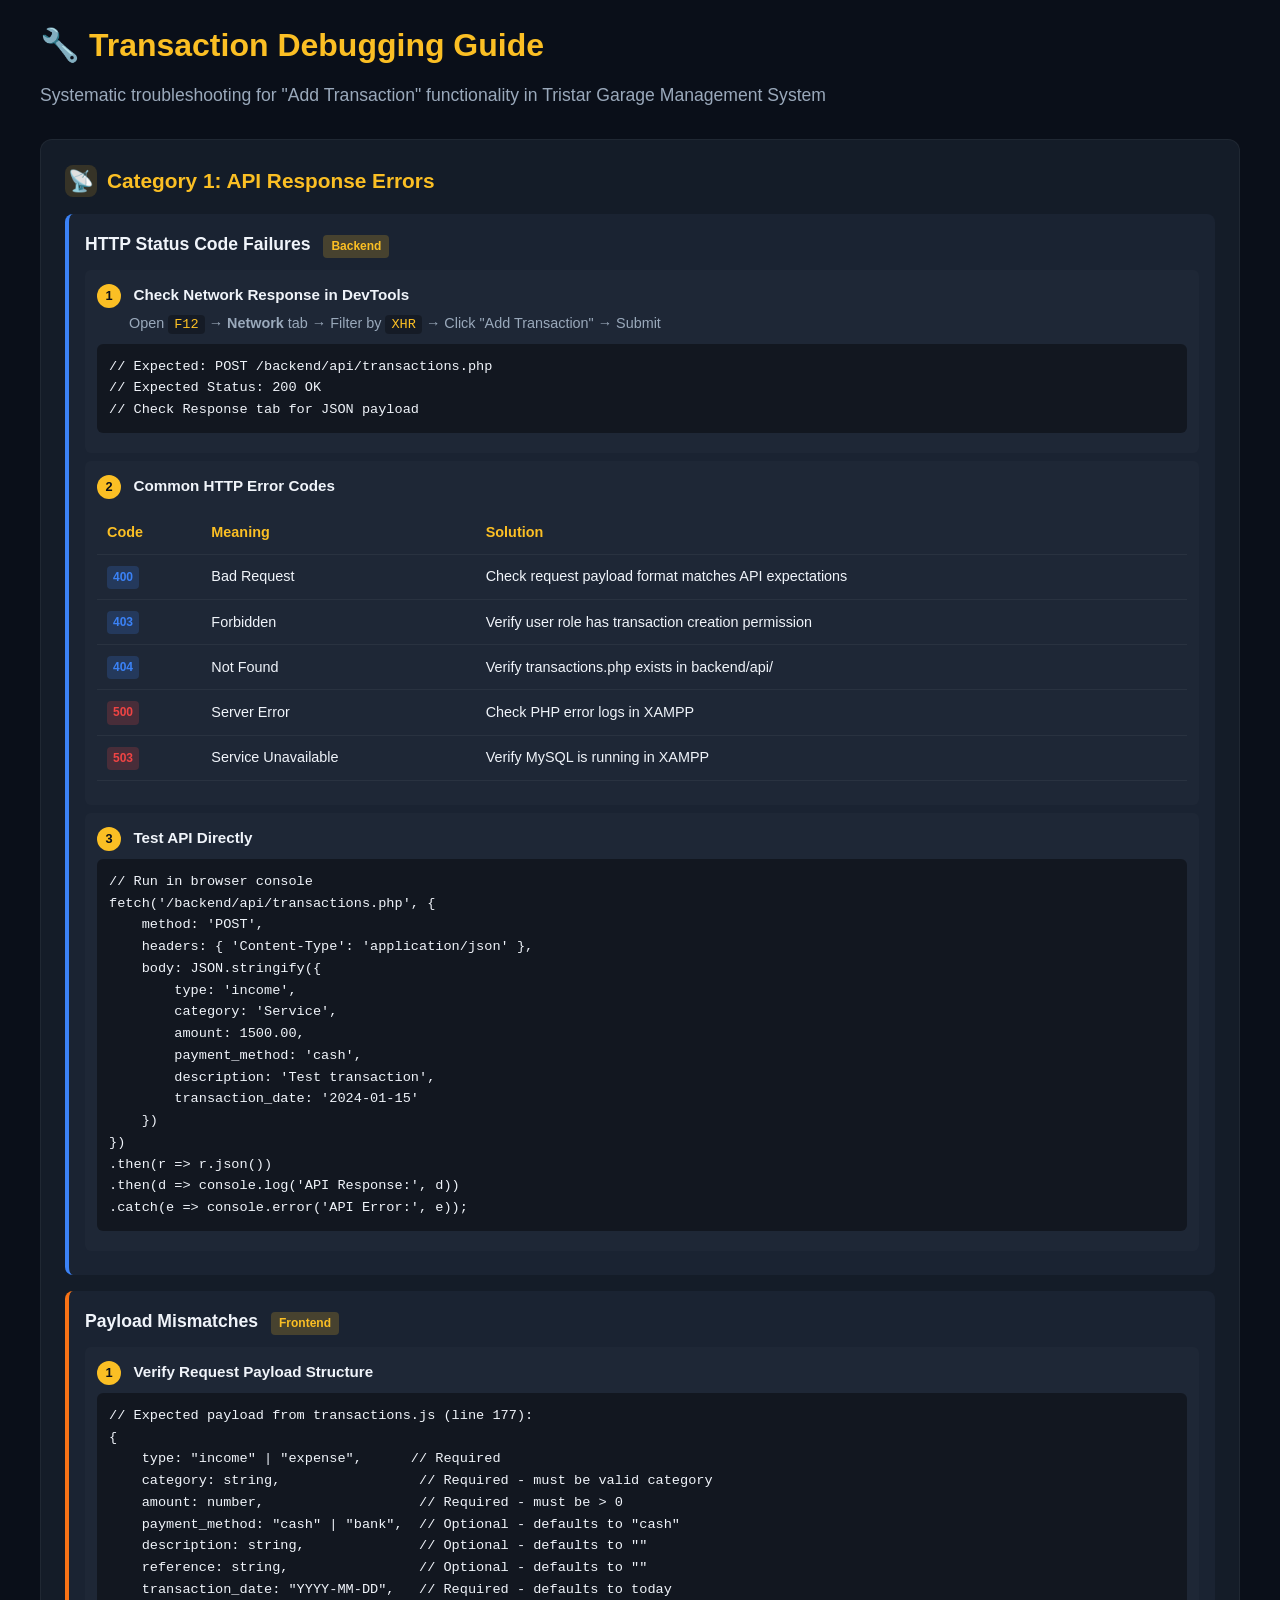
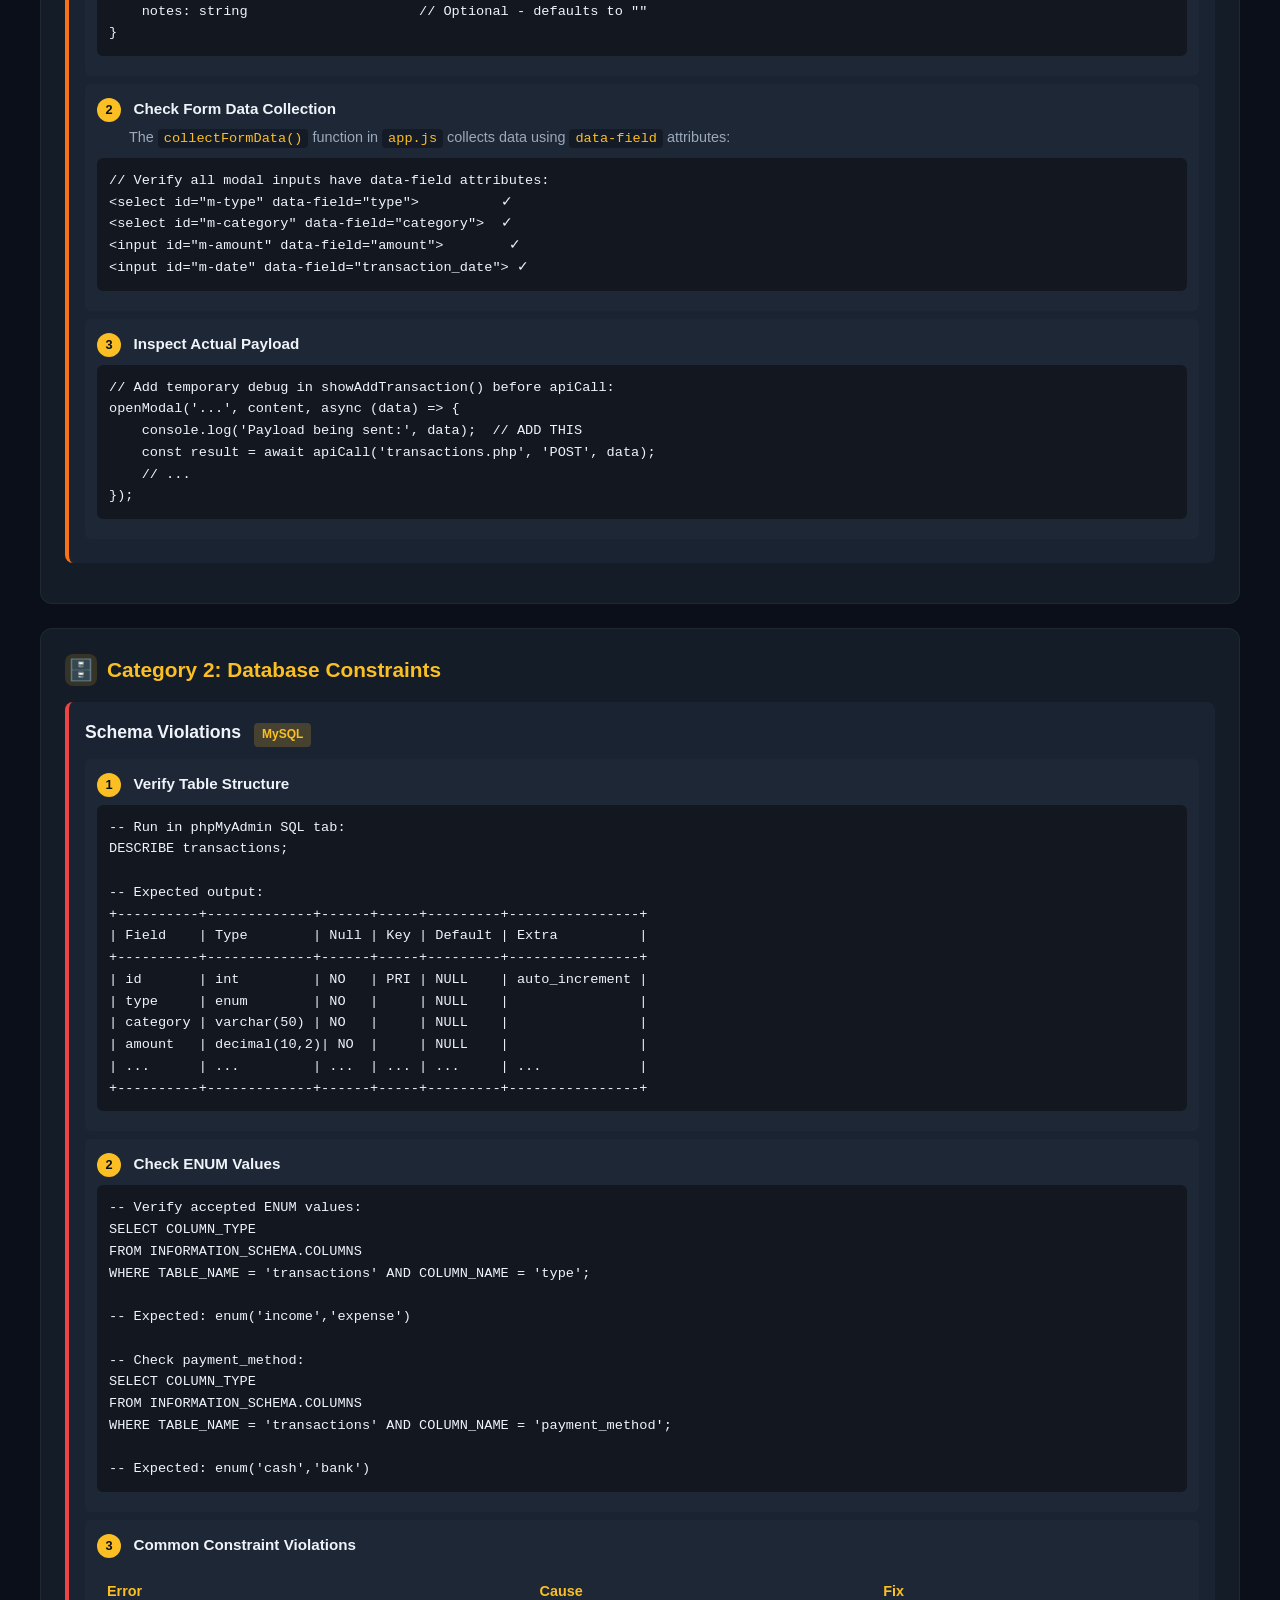
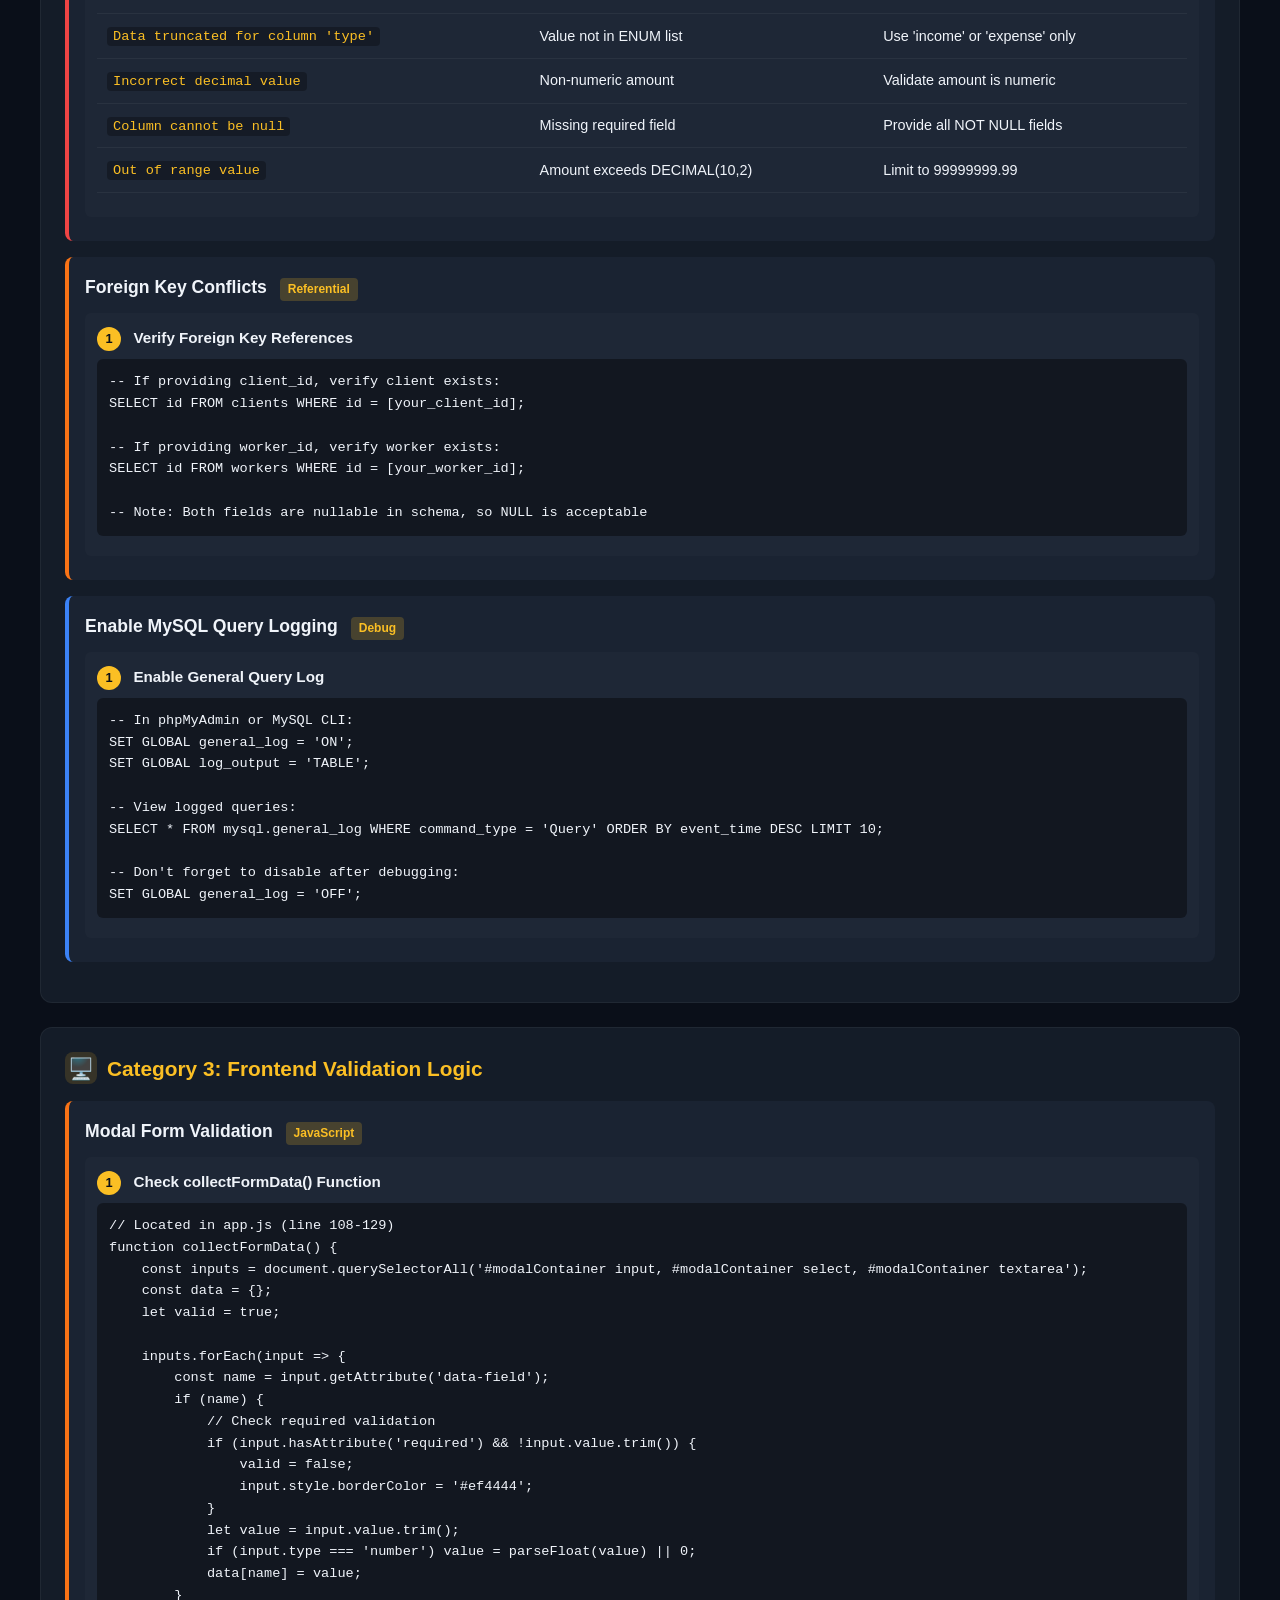
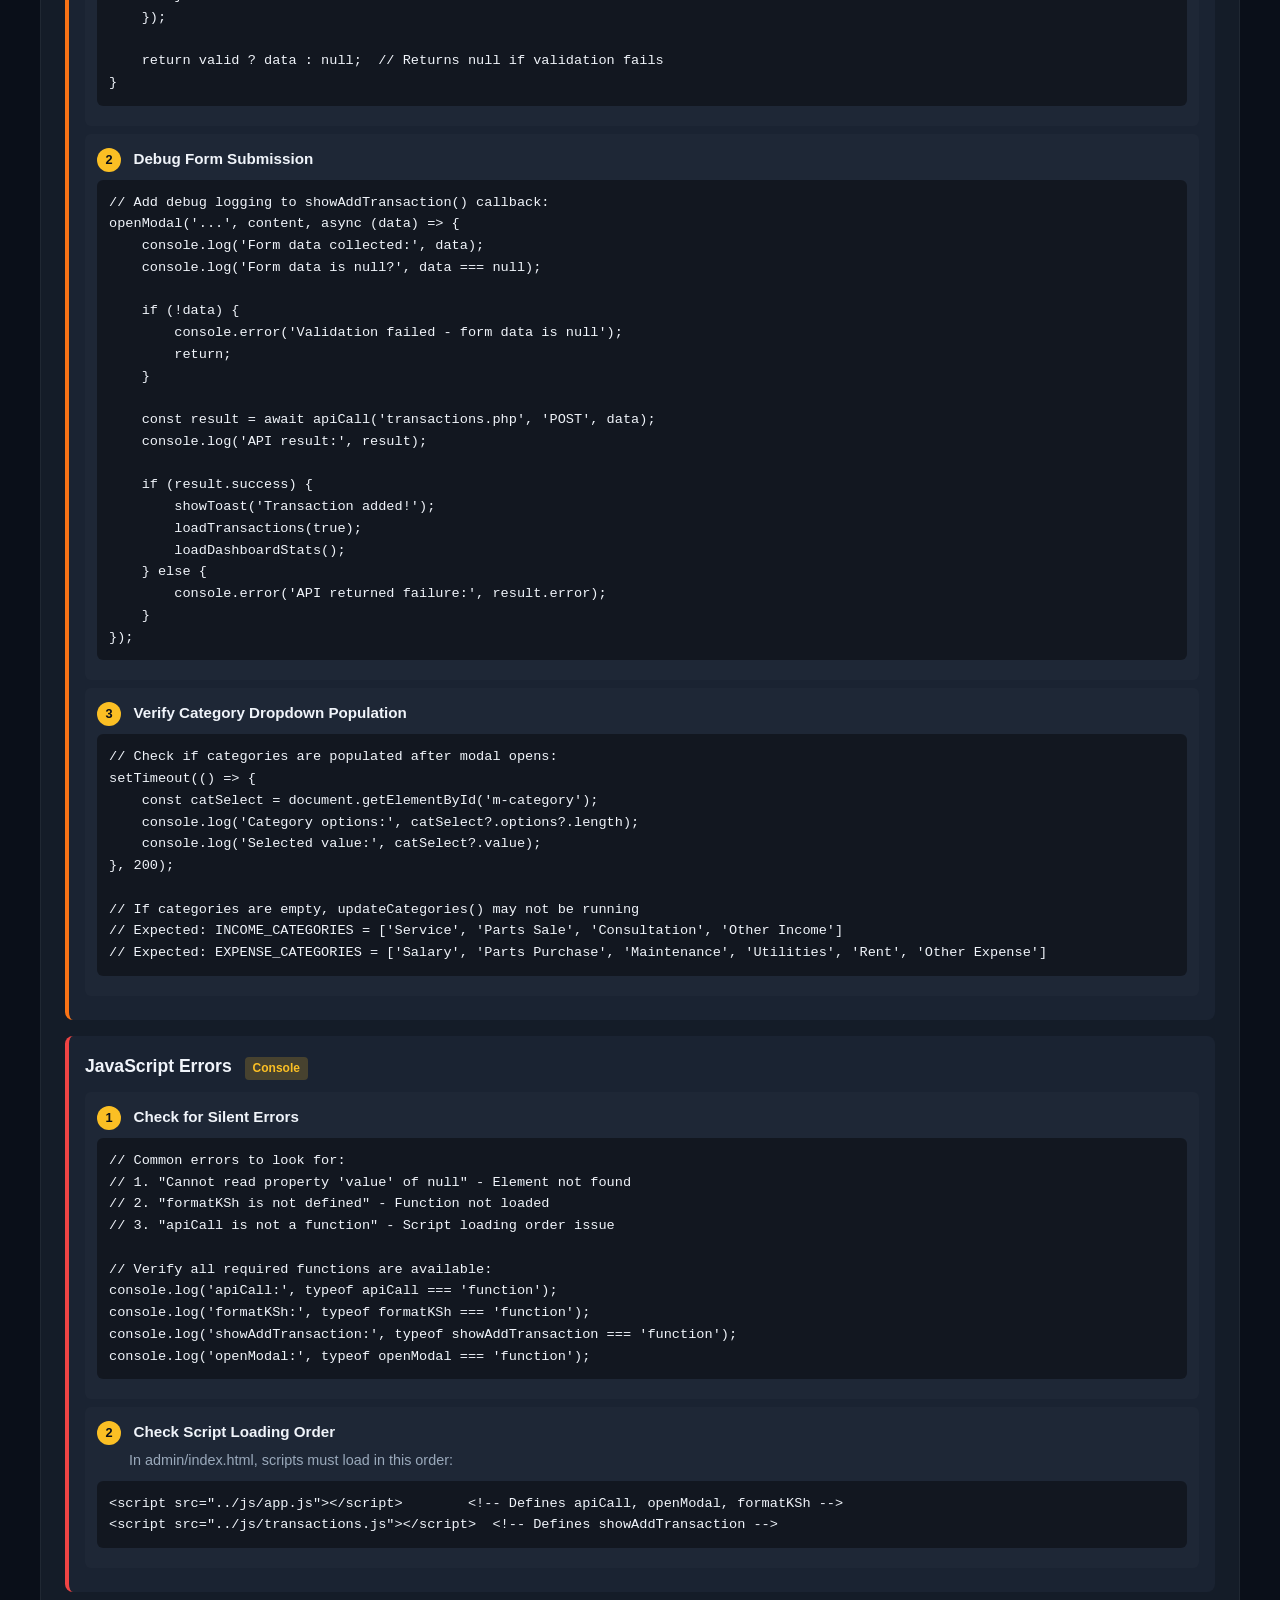
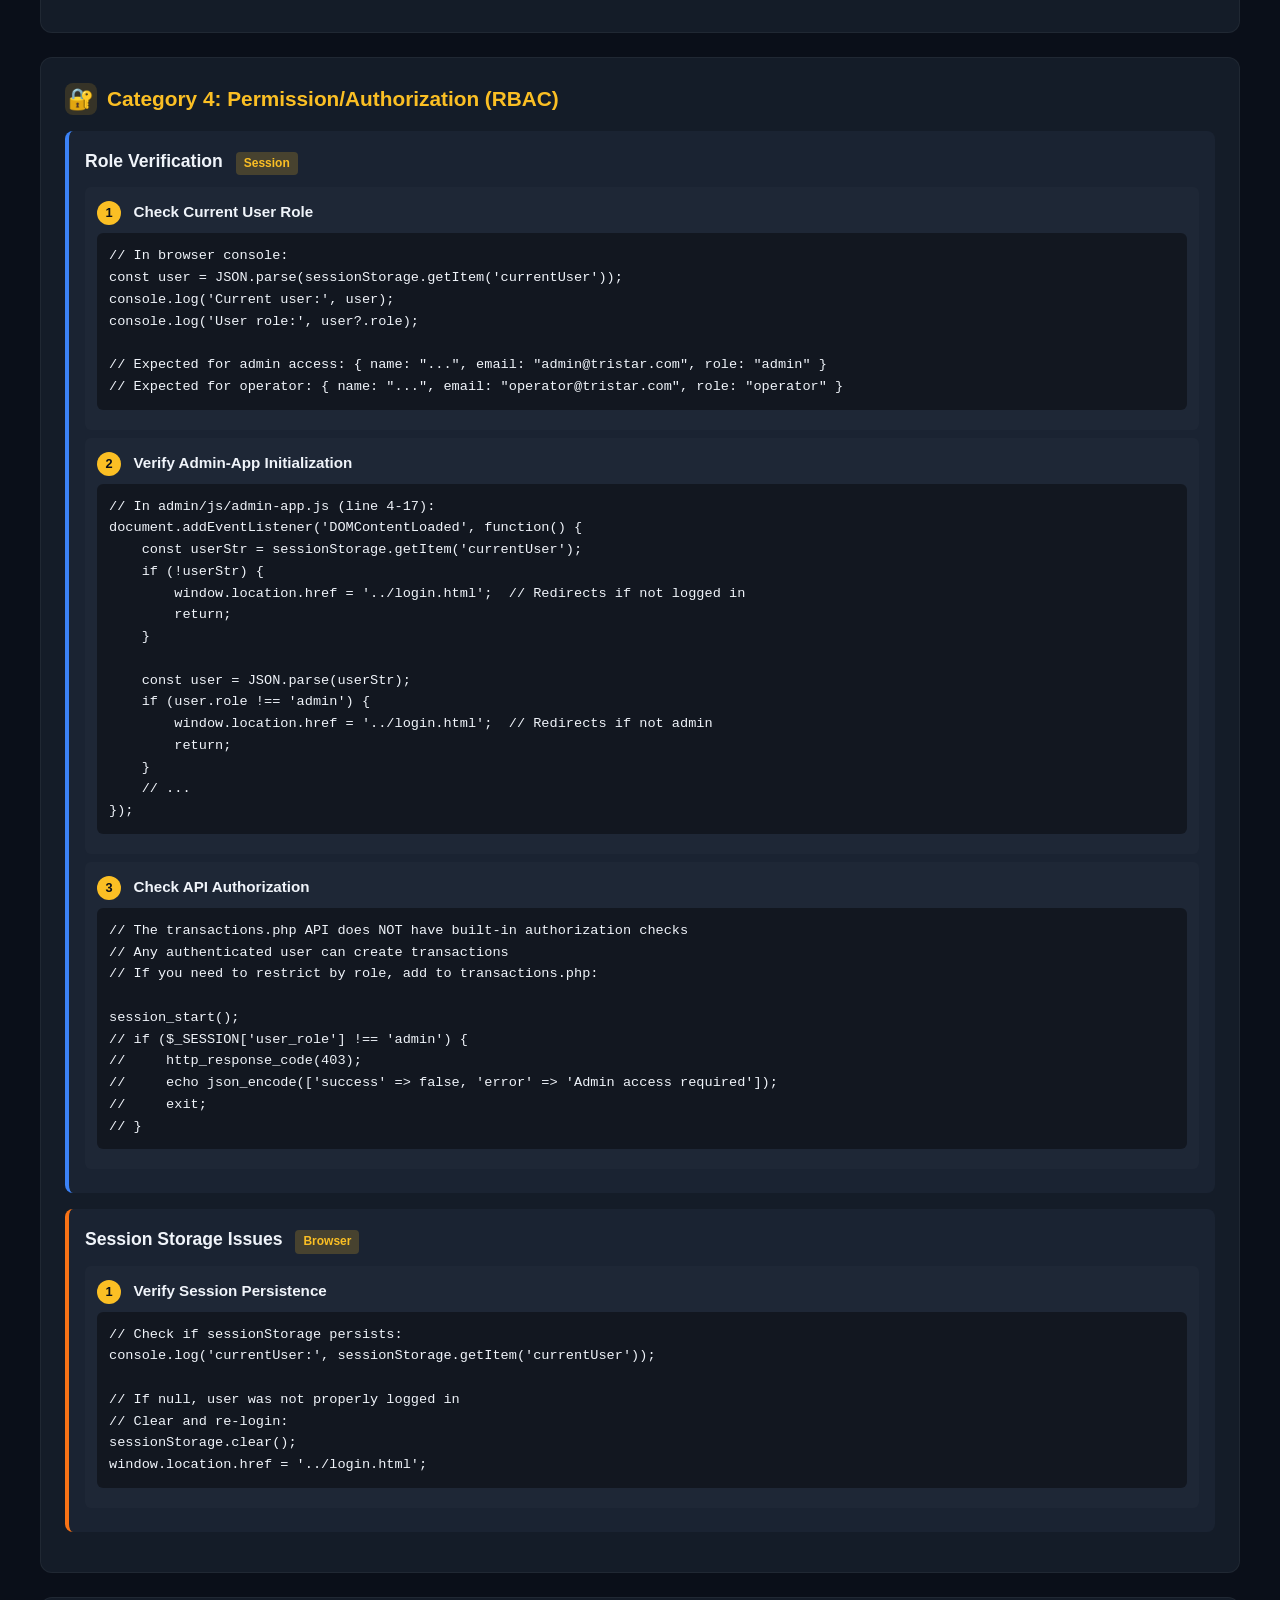
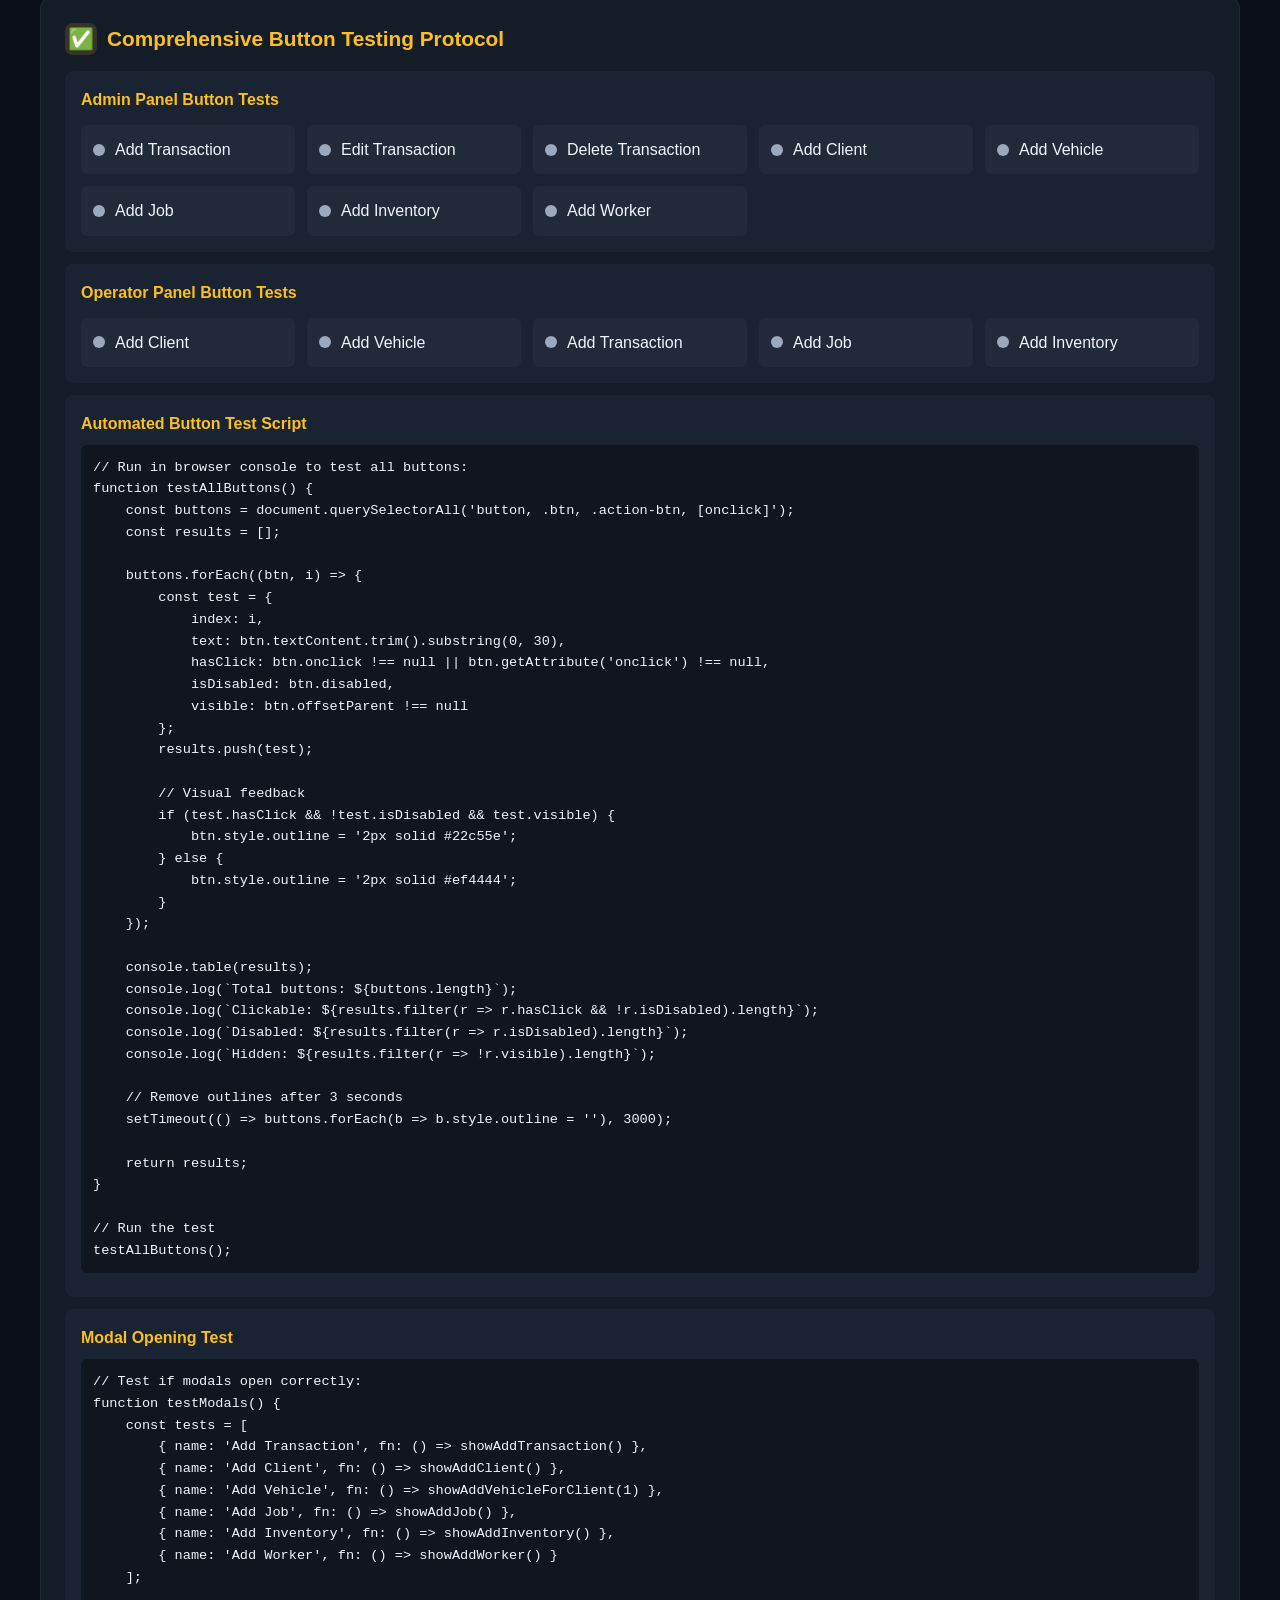
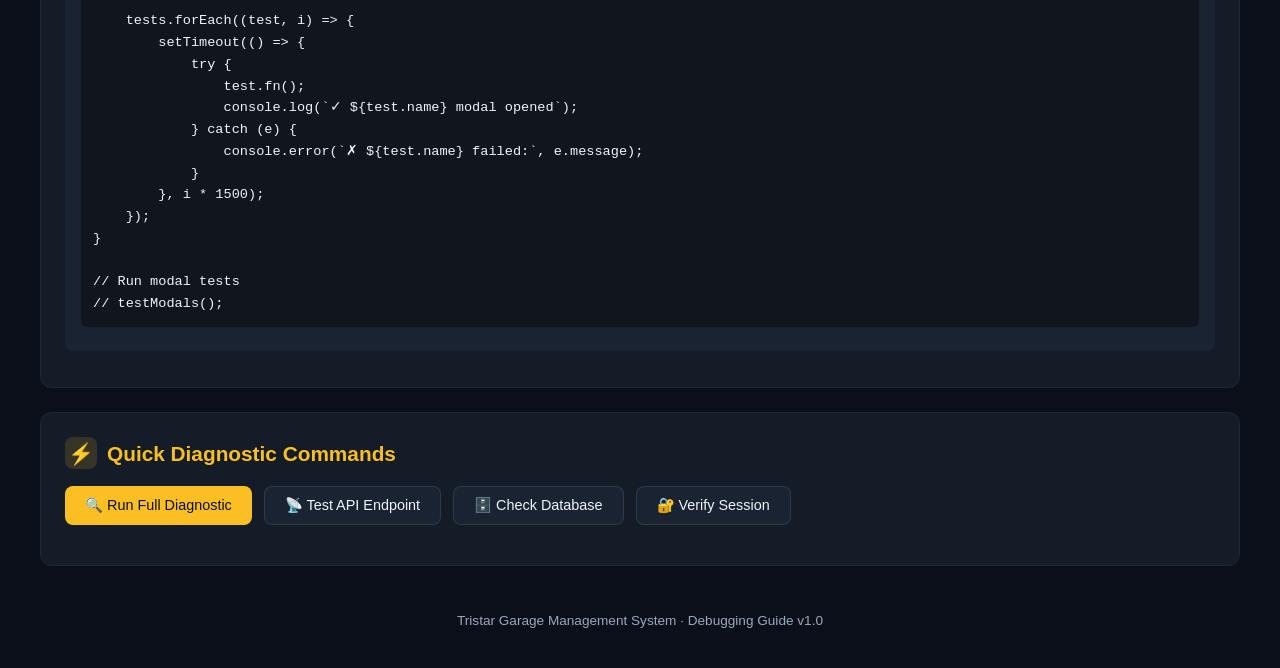
==== commit b9f74246: "initila commit2" ====
--- a/frontend/debug/transaction-debug-guide.html
+++ b/frontend/debug/transaction-debug-guide.html
@@ -314,7 +314,7 @@
                     <span class="step-number">1</span>
                     <h4>Check Network Response in DevTools</h4>
                     <p>Open <code>F12</code> → <strong>Network</strong> tab → Filter by <code>XHR</code> → Click "Add Transaction" → Submit</p>
-                    <pre><code>// Expected: POST http://localhost/tristar-system/backend/api/transactions.php
+                    <pre><code>// Expected: POST /backend/api/transactions.php
 // Expected Status: 200 OK
 // Check Response tab for JSON payload</code></pre>
                 </div>
@@ -336,7 +336,7 @@
                     <span class="step-number">3</span>
                     <h4>Test API Directly</h4>
                     <pre><code>// Run in browser console
-fetch('http://localhost/tristar-system/backend/api/transactions.php', {
+fetch('/backend/api/transactions.php', {
     method: 'POST',
     headers: { 'Content-Type': 'application/json' },
     body: JSON.stringify({
@@ -871,7 +871,7 @@
             // Test API
             log('Testing API connection...', 'info');
             try {
-                const response = await fetch('http://localhost/tristar-system/backend/api/transactions.php');
+                const response = await fetch('/backend/api/transactions.php');
                 const data = await response.json();
                 if (data.success) {
                     log(`  ✓ API connected. Found ${data.data.length} transactions`, 'success');
@@ -901,7 +901,7 @@
             log(`Payload: ${JSON.stringify(testPayload)}`, 'info');
 
             try {
-                const response = await fetch('http://localhost/tristar-system/backend/api/transactions.php', {
+                const response = await fetch('/backend/api/transactions.php', {
                     method: 'POST',
                     headers: { 'Content-Type': 'application/json' },
                     body: JSON.stringify(testPayload)
@@ -926,7 +926,7 @@
             log('Checking database connection...', 'info');
 
             try {
-                const response = await fetch('http://localhost/tristar-system/backend/api/dashboard.php');
+                const response = await fetch('/backend/api/dashboard.php');
                 const data = await response.json();
 
                 if (data.success) {
